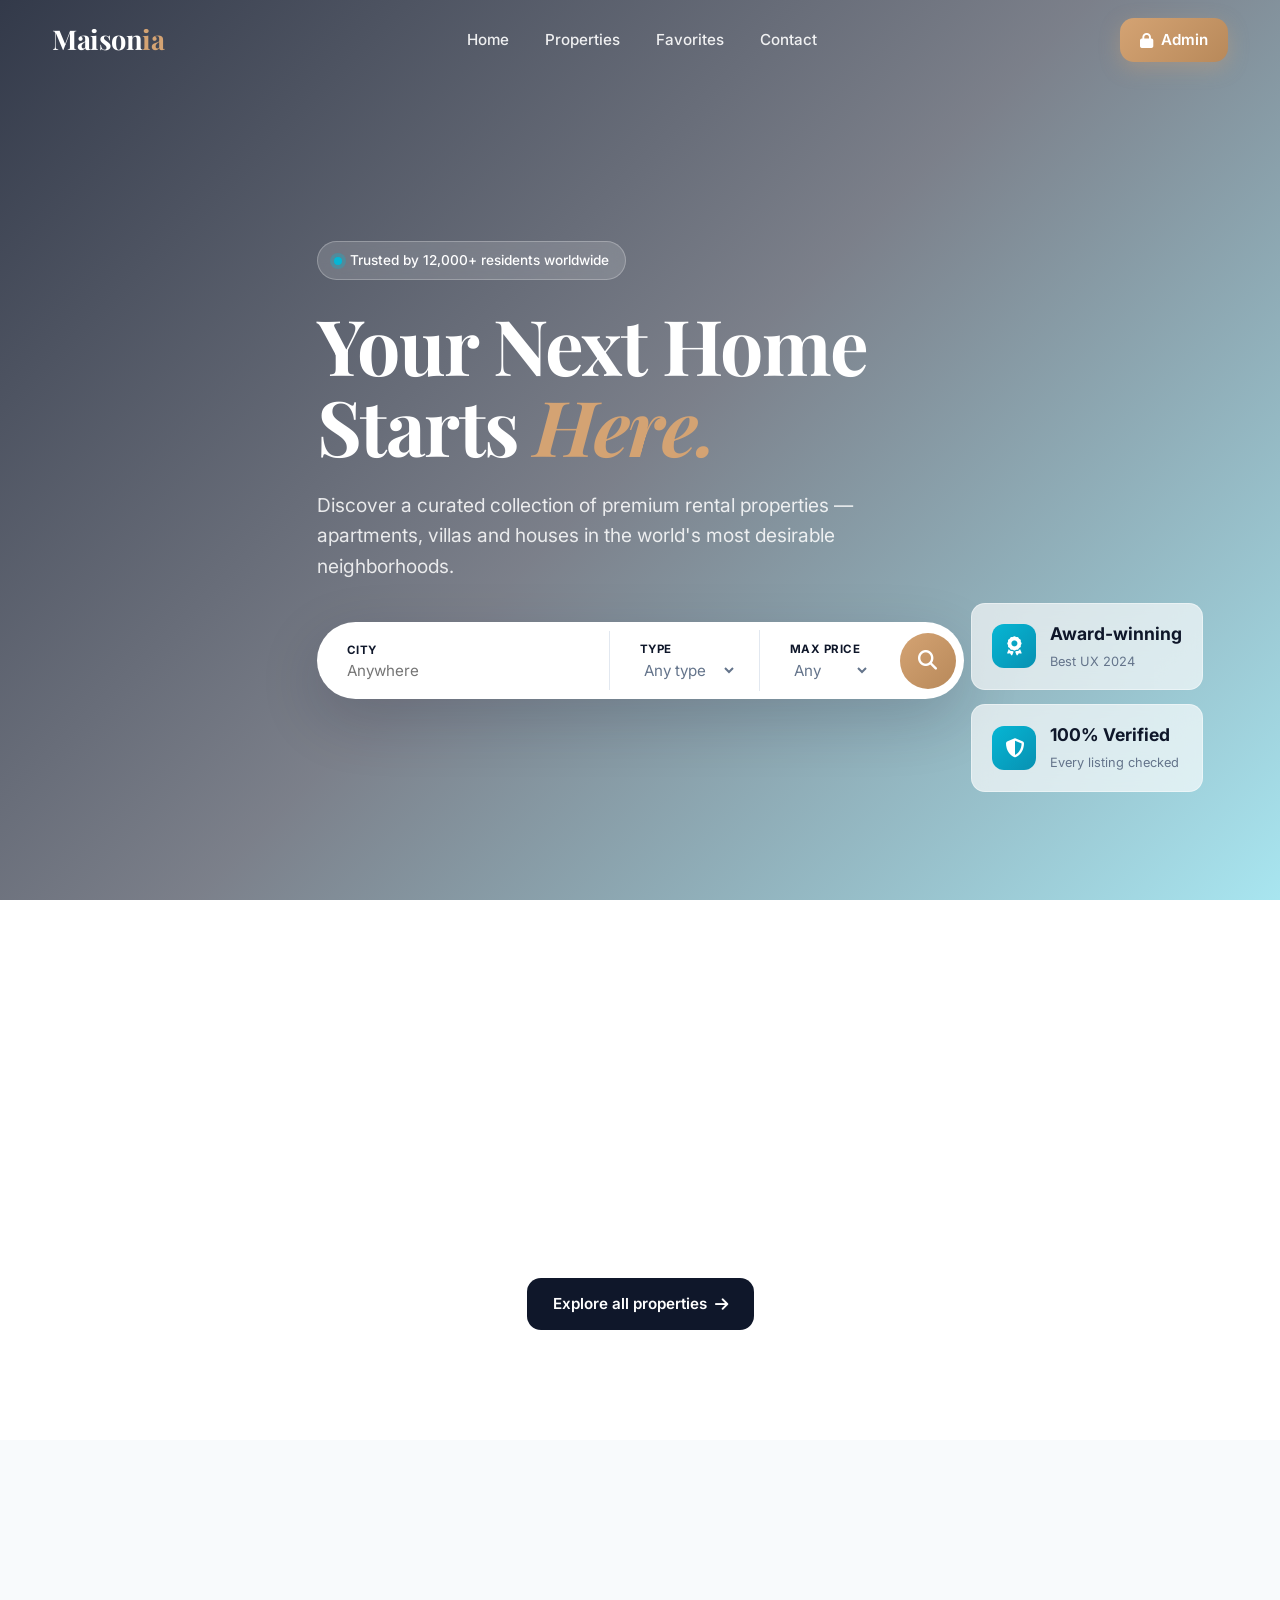
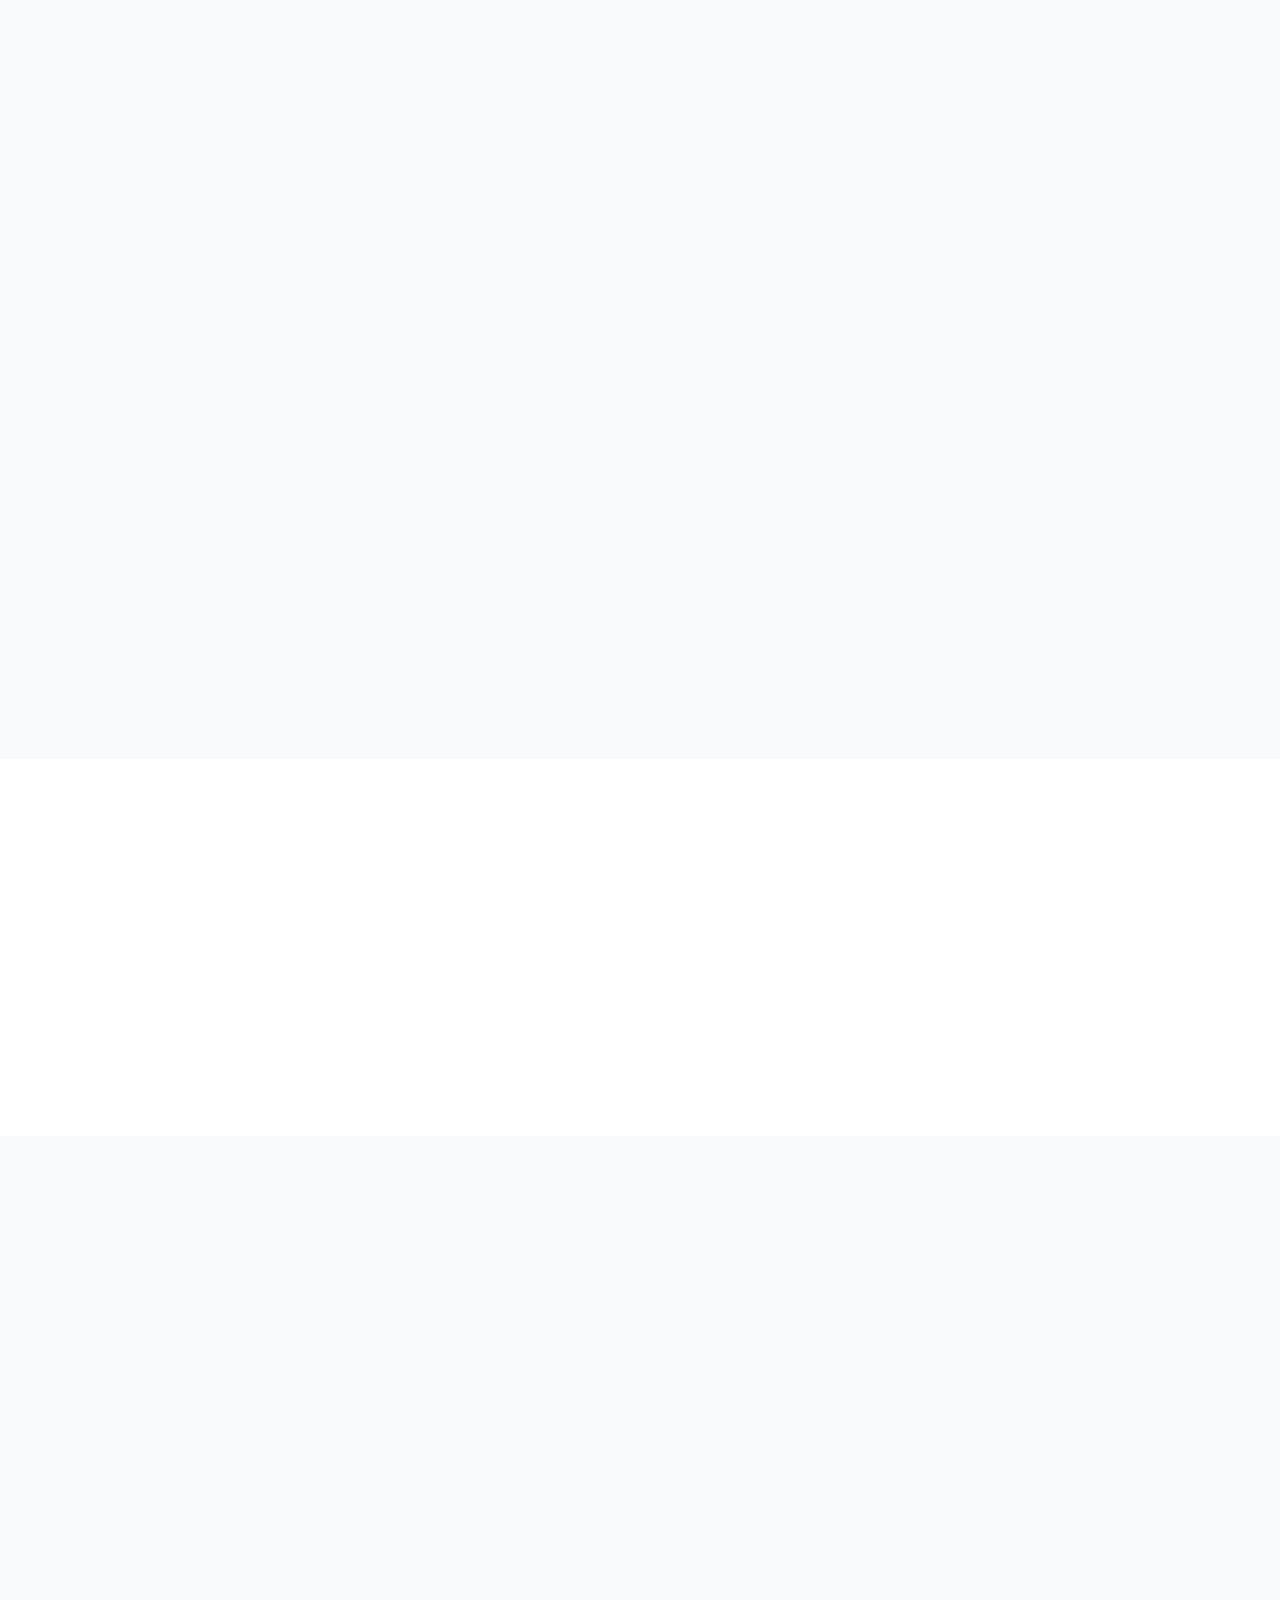
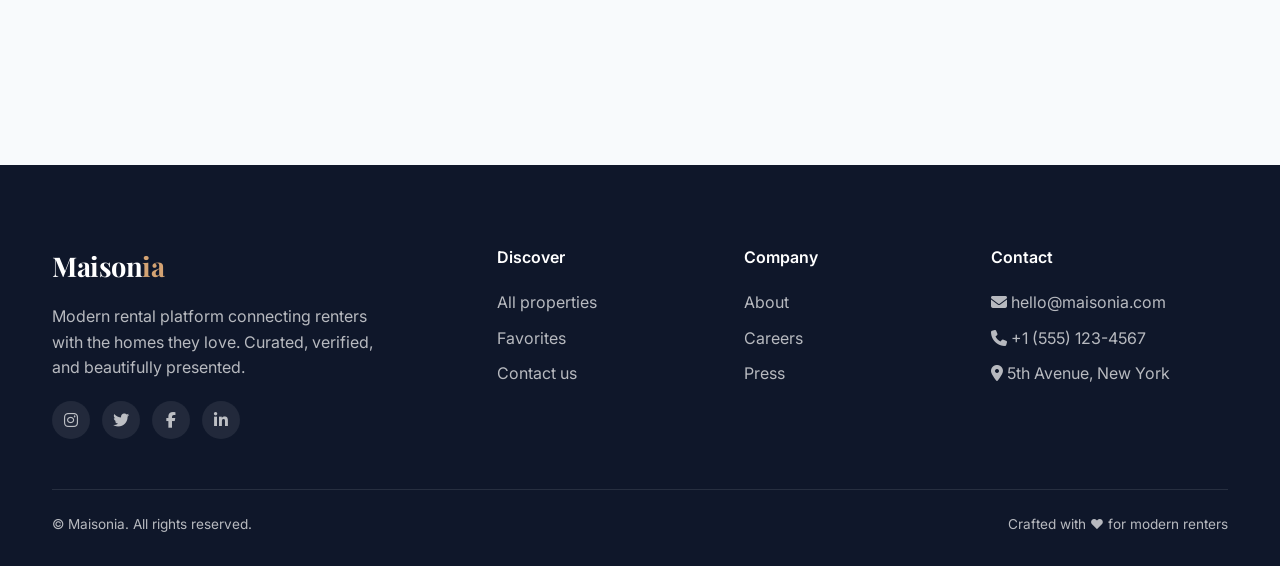
==== public/maisonia/index.html @ 48f5ea7a "Changes Co-authored-by: 2chilirayen-art <283815021+2chilirayen-art@users.noreply.github.com>" ====
<!DOCTYPE html>
<html lang="en">
<head>
  <meta charset="UTF-8" />
  <meta name="viewport" content="width=device-width, initial-scale=1.0" />
  <meta name="description" content="Maisonia — Premium real estate rental platform. Discover modern homes, apartments and luxury rentals across top cities." />
  <title>Maisonia — Your Next Home Starts Here</title>
  <link rel="icon" href="data:image/svg+xml,<svg xmlns=%22http://www.w3.org/2000/svg%22 viewBox=%220 0 100 100%22><text y=%22.9em%22 font-size=%2290%22>🏠</text></svg>">
  <link rel="stylesheet" href="css/variables.css" />
  <link rel="stylesheet" href="css/animations.css" />
  <link rel="stylesheet" href="css/style.css" />
  <link rel="stylesheet" href="css/responsive.css" />
  <link rel="stylesheet" href="https://cdnjs.cloudflare.com/ajax/libs/font-awesome/6.5.1/css/all.min.css" />
  <link rel="stylesheet" href="https://unpkg.com/swiper@11/swiper-bundle.min.css" />
  <script defer src="https://unpkg.com/swiper@11/swiper-bundle.min.js"></script>
</head>
<body>
  <!-- Navbar -->
  <header class="nav">
    <div class="container nav-inner">
      <a class="logo" href="index.html">Maison<span>ia</span></a>
      <nav>
        <ul class="nav-links">
          <li><a href="index.html">Home</a></li>
          <li><a href="properties.html">Properties</a></li>
          <li><a href="favorites.html">Favorites</a></li>
          <li><a href="contact.html">Contact</a></li>
        </ul>
      </nav>
      <a href="login.html" class="btn btn-primary" style="padding:10px 20px"><i class="fas fa-lock"></i> Admin</a>
      <button class="nav-toggle" aria-label="Menu"><i class="fas fa-bars"></i></button>
    </div>
  </header>

  <!-- Hero -->
  <section class="hero">
    <div class="container hero-content">
      <div class="eyebrow fade-up"><span class="dot"></span> Trusted by 12,000+ residents worldwide</div>
      <h1 class="fade-up delay-1">Your Next Home<br>Starts <span class="accent">Here.</span></h1>
      <p class="sub fade-up delay-2">Discover a curated collection of premium rental properties — apartments, villas and houses in the world's most desirable neighborhoods.</p>

      <form id="hero-search" class="search-bar fade-up delay-3" autocomplete="off">
        <div class="field">
          <label>City</label>
          <input name="city" placeholder="Anywhere" />
        </div>
        <div class="field">
          <label>Type</label>
          <select name="type">
            <option value="">Any type</option>
            <option>Apartment</option><option>Villa</option><option>House</option><option>Studio</option><option>Penthouse</option>
          </select>
        </div>
        <div class="field">
          <label>Max price</label>
          <select name="price">
            <option value="">Any</option>
            <option value="1000">$1,000</option>
            <option value="2500">$2,500</option>
            <option value="5000">$5,000</option>
            <option value="10000">$10,000</option>
          </select>
        </div>
        <button class="search-btn" type="submit" aria-label="Search"><i class="fas fa-search"></i></button>
      </form>
    </div>

    <div class="hero-float">
      <div class="float-card">
        <div class="icn"><i class="fas fa-award"></i></div>
        <div><strong>Award-winning</strong><span>Best UX 2024</span></div>
      </div>
      <div class="float-card">
        <div class="icn"><i class="fas fa-shield-alt"></i></div>
        <div><strong>100% Verified</strong><span>Every listing checked</span></div>
      </div>
    </div>
  </section>

  <!-- Featured properties -->
  <section class="section">
    <div class="container">
      <div class="section-head reveal">
        <div class="section-eyebrow">Curated for you</div>
        <h2 class="section-title">Featured properties</h2>
        <p class="section-sub">Hand-picked homes from our newest listings — updated live from our database.</p>
      </div>
      <div class="grid-3" id="featured-grid"></div>
      <div style="text-align:center;margin-top:50px">
        <a href="properties.html" class="btn btn-dark">Explore all properties <i class="fas fa-arrow-right"></i></a>
      </div>
    </div>
  </section>

  <!-- Map -->
  <section class="section alt">
    <div class="container">
      <div class="section-head reveal">
        <div class="section-eyebrow">Find your neighborhood</div>
        <h2 class="section-title">Explore on the map</h2>
        <p class="section-sub">Browse properties by location with our interactive map.</p>
      </div>
      <div id="map" class="reveal"></div>
    </div>
  </section>

  <!-- Stats -->
  <section class="section">
    <div class="container">
      <div class="stats-grid">
        <div class="stat reveal"><div class="num" data-counter="2480">0</div><div class="label">Premium homes</div></div>
        <div class="stat reveal"><div class="num" data-counter="58">0</div><div class="label">Cities covered</div></div>
        <div class="stat reveal"><div class="num" data-counter="12500">0</div><div class="label">Happy clients</div></div>
        <div class="stat reveal"><div class="num" data-counter="4980">0</div><div class="label">5-star reviews</div></div>
      </div>
    </div>
  </section>

  <!-- Testimonials -->
  <section class="section alt">
    <div class="container">
      <div class="section-head reveal">
        <div class="section-eyebrow">What our clients say</div>
        <h2 class="section-title">Loved by thousands</h2>
      </div>
      <div class="grid-3">
        <div class="testimonial reveal">
          <p class="quote">"Maisonia made finding our dream apartment effortless. The interface is gorgeous and the listings are top-tier."</p>
          <div class="who"><img src="https://i.pravatar.cc/100?img=47" alt=""><div><strong>Sofia Laurent</strong><span>Resident, Paris</span></div></div>
        </div>
        <div class="testimonial reveal">
          <p class="quote">"Best real-estate platform I've used. Clear photos, accurate info and real-time updates. A breath of fresh air."</p>
          <div class="who"><img src="https://i.pravatar.cc/100?img=12" alt=""><div><strong>Marcus Reid</strong><span>Resident, New York</span></div></div>
        </div>
        <div class="testimonial reveal">
          <p class="quote">"From browsing to moving in — everything was smooth. The map view alone is worth coming back for."</p>
          <div class="who"><img src="https://i.pravatar.cc/100?img=32" alt=""><div><strong>Amélie Khan</strong><span>Resident, London</span></div></div>
        </div>
      </div>
    </div>
  </section>

  <!-- Footer -->
  <footer class="footer">
    <div class="container">
      <div class="footer-grid">
        <div>
          <div class="logo">Maison<span>ia</span></div>
          <p style="max-width:340px">Modern rental platform connecting renters with the homes they love. Curated, verified, and beautifully presented.</p>
          <div class="socials" style="margin-top:20px">
            <a href="#"><i class="fab fa-instagram"></i></a>
            <a href="#"><i class="fab fa-twitter"></i></a>
            <a href="#"><i class="fab fa-facebook-f"></i></a>
            <a href="#"><i class="fab fa-linkedin-in"></i></a>
          </div>
        </div>
        <div>
          <h4>Discover</h4>
          <ul>
            <li><a href="properties.html">All properties</a></li>
            <li><a href="favorites.html">Favorites</a></li>
            <li><a href="contact.html">Contact us</a></li>
          </ul>
        </div>
        <div>
          <h4>Company</h4>
          <ul>
            <li><a href="#">About</a></li>
            <li><a href="#">Careers</a></li>
            <li><a href="#">Press</a></li>
          </ul>
        </div>
        <div>
          <h4>Contact</h4>
          <ul>
            <li><i class="fas fa-envelope"></i> hello@maisonia.com</li>
            <li><i class="fas fa-phone"></i> +1 (555) 123-4567</li>
            <li><i class="fas fa-map-marker-alt"></i> 5th Avenue, New York</li>
          </ul>
        </div>
      </div>
      <div class="footer-bottom">
        <span>© <span id="year"></span> Maisonia. All rights reserved.</span>
        <span>Crafted with ♥ for modern renters</span>
      </div>
    </div>
  </footer>

  <script type="module" src="js/app.js"></script>
</body>
</html>
---- public/maisonia/css/variables.css ----
/* Maisonia Design Tokens */
:root {
  /* Colors */
  --navy: #0F172A;
  --navy-2: #1E293B;
  --white: #FFFFFF;
  --light: #F8FAFC;
  --gray: #E2E8F0;
  --gray-2: #94A3B8;
  --gray-3: #64748B;
  --gold: #D4A373;
  --gold-2: #b8895a;
  --turquoise: #06B6D4;
  --turquoise-2: #0891B2;
  --danger: #EF4444;
  --success: #10B981;

  /* Typography */
  --font-display: 'Playfair Display', Georgia, serif;
  --font-body: 'Inter', system-ui, -apple-system, sans-serif;

  /* Spacing & layout */
  --container: 1240px;
  --radius-sm: 8px;
  --radius: 14px;
  --radius-lg: 22px;

  /* Shadows */
  --shadow-sm: 0 2px 8px rgba(15, 23, 42, 0.06);
  --shadow: 0 10px 30px rgba(15, 23, 42, 0.10);
  --shadow-lg: 0 20px 60px rgba(15, 23, 42, 0.18);

  /* Glass */
  --glass-bg: rgba(255, 255, 255, 0.65);
  --glass-border: rgba(255, 255, 255, 0.4);

  /* Transitions */
  --t-fast: 160ms ease;
  --t: 280ms cubic-bezier(.2,.7,.3,1);
  --t-slow: 600ms cubic-bezier(.2,.7,.3,1);
}
---- public/maisonia/css/animations.css ----
/* Animations */
@keyframes fadeUp {
  from { opacity: 0; transform: translateY(24px); }
  to { opacity: 1; transform: translateY(0); }
}
@keyframes fadeIn { from { opacity: 0; } to { opacity: 1; } }
@keyframes scaleIn { from { opacity: 0; transform: scale(.96); } to { opacity: 1; transform: scale(1); } }
@keyframes slideDown { from { opacity: 0; transform: translateY(-12px); } to { opacity: 1; transform: translateY(0); } }
@keyframes shimmer {
  0% { background-position: -400px 0; }
  100% { background-position: 400px 0; }
}
@keyframes float {
  0%,100% { transform: translateY(0); }
  50% { transform: translateY(-8px); }
}
@keyframes spin { to { transform: rotate(360deg); } }

.fade-up { animation: fadeUp .7s var(--t-slow) both; }
.fade-in { animation: fadeIn .6s ease both; }
.scale-in { animation: scaleIn .5s var(--t) both; }
.slide-down { animation: slideDown .4s var(--t) both; }
.delay-1 { animation-delay: .1s; }
.delay-2 { animation-delay: .2s; }
.delay-3 { animation-delay: .35s; }
.delay-4 { animation-delay: .5s; }

.reveal { opacity: 0; transform: translateY(28px); transition: opacity .8s ease, transform .8s cubic-bezier(.2,.7,.3,1); }
.reveal.visible { opacity: 1; transform: translateY(0); }

.skeleton {
  background: linear-gradient(90deg, #eef2f7 0%, #f7fafc 40%, #eef2f7 80%);
  background-size: 800px 100%;
  animation: shimmer 1.4s linear infinite;
  border-radius: var(--radius);
}

.spinner {
  width: 38px; height: 38px;
  border: 3px solid var(--gray);
  border-top-color: var(--turquoise);
  border-radius: 50%;
  animation: spin .8s linear infinite;
}
---- public/maisonia/css/style.css ----
/* ===== Maisonia — Main Stylesheet ===== */
@import url('https://fonts.googleapis.com/css2?family=Inter:wght@300;400;500;600;700;800&family=Playfair+Display:wght@500;600;700;800&display=swap');

* { margin: 0; padding: 0; box-sizing: border-box; }
html { scroll-behavior: smooth; }
body {
  font-family: var(--font-body);
  color: var(--navy);
  background: var(--white);
  line-height: 1.6;
  -webkit-font-smoothing: antialiased;
  overflow-x: hidden;
}
img { max-width: 100%; display: block; }
a { color: inherit; text-decoration: none; transition: color var(--t-fast); }
button { font-family: inherit; cursor: pointer; border: none; background: none; }
input, select, textarea { font-family: inherit; font-size: 1rem; outline: none; }

.container { max-width: var(--container); margin: 0 auto; padding: 0 32px; }

/* ===== Buttons ===== */
.btn {
  display: inline-flex; align-items: center; justify-content: center; gap: 8px;
  padding: 14px 26px;
  border-radius: var(--radius);
  font-weight: 600; font-size: .95rem;
  transition: all var(--t);
  white-space: nowrap;
  cursor: pointer;
}
.btn-primary {
  background: linear-gradient(135deg, var(--gold), var(--gold-2));
  color: var(--white);
  box-shadow: 0 6px 20px rgba(212,163,115,.35);
}
.btn-primary:hover { transform: translateY(-2px); box-shadow: 0 10px 28px rgba(212,163,115,.5); }
.btn-dark { background: var(--navy); color: var(--white); }
.btn-dark:hover { background: var(--navy-2); transform: translateY(-2px); }
.btn-outline { background: transparent; color: var(--navy); border: 1.5px solid var(--navy); }
.btn-outline:hover { background: var(--navy); color: var(--white); }
.btn-ghost { background: transparent; color: var(--navy); }
.btn-ghost:hover { color: var(--gold); }
.btn-danger { background: var(--danger); color: white; }

/* ===== Navbar ===== */
.nav {
  position: fixed; top: 0; left: 0; right: 0; z-index: 50;
  padding: 18px 0;
  transition: all var(--t);
}
.nav.scrolled {
  background: rgba(255,255,255,.85);
  backdrop-filter: blur(18px) saturate(160%);
  -webkit-backdrop-filter: blur(18px) saturate(160%);
  box-shadow: 0 4px 24px rgba(15,23,42,.08);
  padding: 12px 0;
}
.nav-inner { display: flex; align-items: center; justify-content: space-between; gap: 24px; }
.logo {
  font-family: var(--font-display);
  font-size: 1.7rem; font-weight: 700;
  color: var(--white);
  letter-spacing: -.5px;
  transition: color var(--t);
}
.logo span { color: var(--gold); }
.nav.scrolled .logo { color: var(--navy); }
.nav-links { display: flex; align-items: center; gap: 36px; list-style: none; }
.nav-links a {
  color: rgba(255,255,255,.9);
  font-weight: 500; font-size: .95rem;
  position: relative;
  padding: 6px 0;
}
.nav.scrolled .nav-links a { color: var(--navy); }
.nav-links a::after {
  content: '';
  position: absolute; bottom: 0; left: 0;
  height: 2px; width: 0;
  background: var(--gold);
  transition: width var(--t);
}
.nav-links a:hover::after, .nav-links a.active::after { width: 100%; }
.nav-links a:hover { color: var(--gold); }
.nav-toggle {
  display: none; width: 42px; height: 42px;
  align-items: center; justify-content: center;
  color: var(--white);
}
.nav.scrolled .nav-toggle { color: var(--navy); }

/* ===== Hero ===== */
.hero {
  position: relative;
  min-height: 100vh;
  display: flex; align-items: center;
  color: var(--white);
  overflow: hidden;
}
.hero::before {
  content: ''; position: absolute; inset: 0;
  background: url('https://images.unsplash.com/photo-1600585154340-be6161a56a0c?auto=format&fit=crop&w=2400&q=80') center/cover no-repeat;
  z-index: -2;
}
.hero::after {
  content: ''; position: absolute; inset: 0;
  background: linear-gradient(135deg, rgba(15,23,42,.85) 0%, rgba(15,23,42,.55) 50%, rgba(6,182,212,.35) 100%);
  z-index: -1;
}
.hero-content { max-width: 920px; padding: 120px 0 80px; }
.hero .eyebrow {
  display: inline-flex; align-items: center; gap: 8px;
  padding: 8px 16px;
  background: rgba(255,255,255,.15);
  border: 1px solid rgba(255,255,255,.25);
  backdrop-filter: blur(10px);
  border-radius: 100px;
  font-size: .85rem; font-weight: 500;
  margin-bottom: 24px;
}
.hero .eyebrow .dot {
  width: 8px; height: 8px; border-radius: 50%;
  background: var(--turquoise);
  box-shadow: 0 0 0 4px rgba(6,182,212,.3);
}
.hero h1 {
  font-family: var(--font-display);
  font-size: clamp(2.5rem, 6vw, 5rem);
  font-weight: 700; line-height: 1.05;
  letter-spacing: -1.5px;
  margin-bottom: 24px;
}
.hero h1 .accent { color: var(--gold); font-style: italic; }
.hero p.sub {
  font-size: 1.2rem;
  color: rgba(255,255,255,.85);
  max-width: 600px;
  margin-bottom: 40px;
}

/* Search bar */
.search-bar {
  display: flex; align-items: center; gap: 8px;
  background: var(--white);
  padding: 8px;
  border-radius: 100px;
  box-shadow: var(--shadow-lg);
  max-width: 760px;
}
.search-bar .field {
  flex: 1;
  display: flex; flex-direction: column;
  padding: 10px 22px;
  border-right: 1px solid var(--gray);
}
.search-bar .field:last-of-type { border-right: none; }
.search-bar .field label {
  font-size: .72rem; font-weight: 700;
  color: var(--navy); text-transform: uppercase; letter-spacing: .5px;
  margin-bottom: 2px;
}
.search-bar .field input, .search-bar .field select {
  border: none; background: transparent;
  color: var(--gray-3); font-size: .95rem;
  padding: 0;
}
.search-bar button.search-btn {
  width: 56px; height: 56px; min-width: 56px;
  border-radius: 50%;
  background: linear-gradient(135deg, var(--gold), var(--gold-2));
  color: var(--white);
  display: inline-flex; align-items: center; justify-content: center;
  font-size: 1.2rem;
  transition: transform var(--t);
}
.search-bar button.search-btn:hover { transform: scale(1.08) rotate(-5deg); }

/* Floating cards */
.hero-float {
  position: absolute; right: 6%; bottom: 12%;
  display: grid; gap: 14px;
  z-index: 2;
}
.float-card {
  background: var(--glass-bg);
  backdrop-filter: blur(20px);
  -webkit-backdrop-filter: blur(20px);
  border: 1px solid var(--glass-border);
  padding: 16px 20px;
  border-radius: var(--radius);
  color: var(--navy);
  display: flex; align-items: center; gap: 14px;
  min-width: 220px;
  animation: float 5s ease-in-out infinite;
}
.float-card:nth-child(2) { animation-delay: 1s; }
.float-card .icn {
  width: 44px; height: 44px; border-radius: 12px;
  display: inline-flex; align-items: center; justify-content: center;
  background: linear-gradient(135deg, var(--turquoise), var(--turquoise-2));
  color: white; font-size: 1.2rem;
}
.float-card strong { display: block; font-size: 1.1rem; }
.float-card span { font-size: .8rem; color: var(--gray-3); }
@media (max-width: 1024px) { .hero-float { display: none; } }

/* ===== Sections ===== */
.section { padding: 110px 0; }
.section.alt { background: var(--light); }
.section-head { text-align: center; max-width: 720px; margin: 0 auto 60px; }
.section-eyebrow {
  display: inline-block;
  font-size: .8rem; font-weight: 700;
  color: var(--gold);
  letter-spacing: 2px; text-transform: uppercase;
  margin-bottom: 14px;
}
h2.section-title {
  font-family: var(--font-display);
  font-size: clamp(2rem, 4vw, 3rem);
  font-weight: 700;
  letter-spacing: -1px;
  color: var(--navy);
  margin-bottom: 16px;
}
.section-sub { font-size: 1.05rem; color: var(--gray-3); }

.grid-3 { display: grid; grid-template-columns: repeat(3, 1fr); gap: 28px; }
.grid-4 { display: grid; grid-template-columns: repeat(4, 1fr); gap: 24px; }

/* ===== Property Card ===== */
.property-card {
  background: var(--white);
  border-radius: var(--radius-lg);
  overflow: hidden;
  box-shadow: var(--shadow-sm);
  transition: transform var(--t), box-shadow var(--t);
  display: flex; flex-direction: column;
  border: 1px solid var(--gray);
}
.property-card:hover { transform: translateY(-8px); box-shadow: var(--shadow-lg); }
.property-card .media {
  position: relative; aspect-ratio: 4/3; overflow: hidden;
}
.property-card .media .swiper, .property-card .media .swiper-wrapper { height: 100%; }
.property-card .media img {
  width: 100%; height: 100%; object-fit: cover;
  transition: transform var(--t-slow);
}
.property-card:hover .media img { transform: scale(1.07); }
.property-card .badge {
  position: absolute; top: 14px; left: 14px; z-index: 5;
  padding: 6px 12px;
  background: var(--navy);
  color: var(--white);
  font-size: .72rem; font-weight: 600;
  border-radius: 100px;
  text-transform: uppercase; letter-spacing: .5px;
}
.property-card .fav-btn {
  position: absolute; top: 14px; right: 14px; z-index: 5;
  width: 40px; height: 40px;
  background: rgba(255,255,255,.95);
  border-radius: 50%;
  display: inline-flex; align-items: center; justify-content: center;
  font-size: 1rem; color: var(--navy);
  box-shadow: var(--shadow-sm);
  transition: all var(--t);
}
.property-card .fav-btn:hover, .property-card .fav-btn.active { color: var(--danger); transform: scale(1.1); }
.property-card .info { padding: 22px; display: flex; flex-direction: column; gap: 10px; flex: 1; }
.property-card .price {
  font-family: var(--font-display);
  font-size: 1.6rem; font-weight: 700;
  color: var(--navy);
}
.property-card .price span { font-size: .85rem; font-weight: 500; color: var(--gray-3); font-family: var(--font-body); }
.property-card h3 {
  font-size: 1.15rem; font-weight: 600;
  color: var(--navy);
  line-height: 1.3;
}
.property-card .addr {
  display: flex; align-items: center; gap: 6px;
  color: var(--gray-3); font-size: .9rem;
}
.property-card .specs {
  display: flex; gap: 18px;
  padding-top: 14px; margin-top: auto;
  border-top: 1px solid var(--gray);
  color: var(--gray-3); font-size: .88rem;
}
.property-card .specs span { display: inline-flex; align-items: center; gap: 6px; }
.property-card .rating {
  display: inline-flex; align-items: center; gap: 4px;
  color: var(--gold); font-size: .85rem;
}

/* Stats */
.stats-grid {
  display: grid; grid-template-columns: repeat(4, 1fr); gap: 30px;
}
.stat {
  text-align: center; padding: 30px 20px;
}
.stat .num {
  font-family: var(--font-display);
  font-size: clamp(2.5rem, 5vw, 4rem);
  font-weight: 700;
  background: linear-gradient(135deg, var(--gold), var(--turquoise));
  -webkit-background-clip: text;
  background-clip: text;
  color: transparent;
  line-height: 1;
}
.stat .label {
  font-size: .9rem; font-weight: 500;
  color: var(--gray-3);
  letter-spacing: 1px; text-transform: uppercase;
  margin-top: 10px;
}

/* Map */
#map, #details-map, #picker-map {
  width: 100%; height: 480px;
  border-radius: var(--radius-lg);
  box-shadow: var(--shadow);
  z-index: 1;
}

/* Testimonials */
.testimonial {
  background: var(--white);
  padding: 36px;
  border-radius: var(--radius-lg);
  box-shadow: var(--shadow-sm);
  border: 1px solid var(--gray);
}
.testimonial .quote {
  font-family: var(--font-display);
  font-size: 1.1rem; font-style: italic;
  color: var(--navy);
  line-height: 1.6;
  margin-bottom: 24px;
}
.testimonial .who { display: flex; align-items: center; gap: 14px; }
.testimonial .who img { width: 50px; height: 50px; border-radius: 50%; object-fit: cover; }
.testimonial .who strong { display: block; }
.testimonial .who span { font-size: .85rem; color: var(--gray-3); }

/* Footer */
.footer {
  background: var(--navy);
  color: rgba(255,255,255,.7);
  padding: 80px 0 30px;
}
.footer-grid {
  display: grid; grid-template-columns: 2fr 1fr 1fr 1.2fr; gap: 50px;
  margin-bottom: 50px;
}
.footer .logo { color: var(--white); margin-bottom: 16px; }
.footer h4 { color: var(--white); font-size: 1rem; margin-bottom: 20px; font-weight: 600; }
.footer ul { list-style: none; display: flex; flex-direction: column; gap: 10px; }
.footer a:hover { color: var(--gold); }
.footer-bottom {
  border-top: 1px solid rgba(255,255,255,.1);
  padding-top: 24px;
  display: flex; justify-content: space-between; align-items: center;
  flex-wrap: wrap; gap: 16px;
  font-size: .85rem;
}
.socials { display: flex; gap: 12px; }
.socials a {
  width: 38px; height: 38px;
  border-radius: 50%;
  background: rgba(255,255,255,.08);
  display: inline-flex; align-items: center; justify-content: center;
  transition: all var(--t);
}
.socials a:hover { background: var(--gold); color: var(--white); transform: translateY(-3px); }

/* ===== Page header (interior pages) ===== */
.page-head {
  background: linear-gradient(135deg, var(--navy) 0%, var(--navy-2) 100%);
  color: var(--white);
  padding: 160px 0 80px;
  position: relative;
  overflow: hidden;
}
.page-head::before {
  content: '';
  position: absolute; inset: 0;
  background: radial-gradient(circle at 80% 50%, rgba(6,182,212,.25), transparent 50%);
}
.page-head .container { position: relative; }
.page-head h1 {
  font-family: var(--font-display);
  font-size: clamp(2.4rem, 5vw, 3.6rem);
  font-weight: 700; letter-spacing: -1px;
  margin-bottom: 14px;
}
.page-head p { color: rgba(255,255,255,.75); max-width: 600px; font-size: 1.05rem; }

/* Filters */
.filters {
  display: flex; gap: 12px; flex-wrap: wrap;
  background: var(--white);
  padding: 18px;
  border-radius: var(--radius-lg);
  box-shadow: var(--shadow);
  margin-top: -50px;
  position: relative; z-index: 5;
  margin-bottom: 50px;
}
.filters input, .filters select {
  flex: 1; min-width: 160px;
  padding: 14px 18px;
  border: 1.5px solid var(--gray);
  border-radius: var(--radius);
  background: var(--light);
  color: var(--navy);
  transition: border-color var(--t);
}
.filters input:focus, .filters select:focus { border-color: var(--turquoise); }

/* Empty state */
.empty {
  text-align: center; padding: 80px 20px;
  color: var(--gray-3);
}
.empty .icn { font-size: 4rem; margin-bottom: 16px; }
.empty h3 { color: var(--navy); margin-bottom: 8px; }

/* Pagination */
.pagination {
  display: flex; justify-content: center; gap: 8px;
  margin-top: 50px;
}
.pagination button {
  min-width: 42px; height: 42px;
  border-radius: 12px;
  background: var(--white);
  border: 1.5px solid var(--gray);
  color: var(--navy);
  font-weight: 600;
  transition: all var(--t);
}
.pagination button:hover:not(:disabled), .pagination button.active {
  background: var(--navy); color: var(--white); border-color: var(--navy);
}
.pagination button:disabled { opacity: .4; cursor: not-allowed; }

/* Forms */
.form-card {
  background: var(--white);
  padding: 40px;
  border-radius: var(--radius-lg);
  box-shadow: var(--shadow);
}
.form-grid {
  display: grid; grid-template-columns: repeat(2, 1fr); gap: 20px;
}
.form-group { display: flex; flex-direction: column; gap: 8px; }
.form-group.full { grid-column: 1 / -1; }
.form-group label {
  font-size: .85rem; font-weight: 600;
  color: var(--navy);
}
.form-group input, .form-group select, .form-group textarea {
  padding: 14px 16px;
  border: 1.5px solid var(--gray);
  border-radius: var(--radius);
  background: var(--light);
  color: var(--navy);
  transition: border-color var(--t);
}
.form-group input:focus, .form-group select:focus, .form-group textarea:focus {
  border-color: var(--turquoise);
  background: var(--white);
}
.form-group textarea { resize: vertical; min-height: 120px; }
@media (max-width: 720px) { .form-grid { grid-template-columns: 1fr; } }

/* Login */
.auth-wrap {
  min-height: 100vh;
  display: grid; grid-template-columns: 1fr 1fr;
  background: var(--navy);
}
.auth-wrap .image-side {
  background: url('https://images.unsplash.com/photo-1564013799919-ab600027ffc6?auto=format&fit=crop&w=1600&q=80') center/cover;
  position: relative;
}
.auth-wrap .image-side::before {
  content: ''; position: absolute; inset: 0;
  background: linear-gradient(135deg, rgba(15,23,42,.7), rgba(6,182,212,.4));
}
.auth-wrap .image-side .ovr {
  position: absolute; bottom: 50px; left: 50px; right: 50px;
  color: var(--white);
}
.auth-wrap .image-side h2 {
  font-family: var(--font-display); font-size: 2.4rem; font-weight: 700;
  margin-bottom: 12px;
}
.auth-wrap .form-side {
  display: flex; align-items: center; justify-content: center;
  padding: 40px;
  background: var(--white);
}
.auth-card { width: 100%; max-width: 420px; }
.auth-card .logo { color: var(--navy); margin-bottom: 30px; }
.auth-card h1 { font-family: var(--font-display); font-size: 2rem; margin-bottom: 8px; }
.auth-card p.sub { color: var(--gray-3); margin-bottom: 32px; }
.auth-card .form-group { margin-bottom: 18px; }
.auth-card .btn { width: 100%; }
.auth-error {
  background: #FEE2E2; color: #991B1B;
  padding: 12px 16px; border-radius: var(--radius);
  font-size: .9rem; margin-bottom: 16px;
  display: none;
}
.auth-error.show { display: block; animation: slideDown .3s ease; }
@media (max-width: 900px) {
  .auth-wrap { grid-template-columns: 1fr; }
  .auth-wrap .image-side { display: none; }
}

/* Property details */
.details-grid {
  display: grid; grid-template-columns: 2fr 1fr; gap: 40px;
  margin-top: 40px;
}
.gallery { border-radius: var(--radius-lg); overflow: hidden; box-shadow: var(--shadow); }
.gallery .swiper { width: 100%; height: 520px; }
.gallery img { width: 100%; height: 100%; object-fit: cover; }
.gallery-thumbs { margin-top: 12px; }
.gallery-thumbs .swiper-slide { opacity: .5; cursor: pointer; border-radius: 10px; overflow: hidden; }
.gallery-thumbs .swiper-slide-thumb-active { opacity: 1; }
.gallery-thumbs img { height: 100px; }

.details-info h1 {
  font-family: var(--font-display); font-size: 2.4rem;
  margin-bottom: 12px; letter-spacing: -1px;
}
.details-info .meta { display: flex; gap: 24px; flex-wrap: wrap; color: var(--gray-3); margin-bottom: 24px; }
.details-info .meta span { display: inline-flex; align-items: center; gap: 6px; }
.specs-box {
  display: grid; grid-template-columns: repeat(4, 1fr); gap: 20px;
  padding: 24px; background: var(--light);
  border-radius: var(--radius-lg); margin-bottom: 30px;
}
.spec-item { text-align: center; }
.spec-item .ic { font-size: 1.6rem; color: var(--turquoise); margin-bottom: 8px; }
.spec-item strong { display: block; font-size: 1.3rem; }
.spec-item span { font-size: .8rem; color: var(--gray-3); text-transform: uppercase; letter-spacing: 1px; }
.amenities { display: flex; flex-wrap: wrap; gap: 10px; margin-top: 20px; }
.amenity-chip {
  padding: 8px 16px;
  background: var(--light);
  border: 1px solid var(--gray);
  border-radius: 100px;
  font-size: .85rem; color: var(--navy);
}

.side-card {
  background: var(--white);
  padding: 30px;
  border-radius: var(--radius-lg);
  box-shadow: var(--shadow);
  position: sticky; top: 100px;
}
.side-card .price-big {
  font-family: var(--font-display); font-size: 2.4rem; font-weight: 700;
  color: var(--navy); margin-bottom: 24px;
}
.side-card .price-big span { font-size: 1rem; color: var(--gray-3); font-weight: 400; font-family: var(--font-body); }

/* Toast */
.toast-wrap {
  position: fixed; top: 100px; right: 24px; z-index: 200;
  display: flex; flex-direction: column; gap: 10px;
}
.toast {
  background: var(--navy); color: var(--white);
  padding: 14px 20px; border-radius: var(--radius);
  box-shadow: var(--shadow-lg);
  animation: slideDown .3s ease;
  min-width: 240px;
  display: flex; align-items: center; gap: 10px;
  font-size: .92rem;
}
.toast.success { background: var(--success); }
.toast.error { background: var(--danger); }
---- public/maisonia/css/responsive.css ----
/* Responsive */
@media (max-width: 1024px) {
  .container { padding: 0 24px; }
  .grid-3 { grid-template-columns: repeat(2, 1fr); }
  .hero h1 { font-size: 3rem !important; }
  .stats-grid { grid-template-columns: repeat(2, 1fr); }
  .footer-grid { grid-template-columns: repeat(2, 1fr); }
  .admin-layout { grid-template-columns: 1fr !important; }
  .admin-sidebar { position: fixed; left: -280px; transition: left .3s; z-index: 100; }
  .admin-sidebar.open { left: 0; }
  .admin-toggle { display: inline-flex !important; }
}

@media (max-width: 720px) {
  .nav-links { display: none; }
  .nav-toggle { display: inline-flex !important; }
  .nav.open .nav-links {
    display: flex; flex-direction: column; gap: 14px;
    position: absolute; top: 100%; left: 0; right: 0;
    background: var(--white); padding: 24px; box-shadow: var(--shadow);
  }
  .hero { min-height: 88vh; }
  .hero h1 { font-size: 2.2rem !important; line-height: 1.15; }
  .hero p.sub { font-size: 1rem; }
  .search-bar { flex-direction: column; padding: 14px; gap: 10px; border-radius: var(--radius); }
  .search-bar input, .search-bar select { width: 100%; }
  .grid-3, .grid-4 { grid-template-columns: 1fr; }
  .stats-grid { grid-template-columns: repeat(2, 1fr); gap: 16px; }
  .section { padding: 64px 0; }
  h2.section-title { font-size: 2rem; }
  .footer-grid { grid-template-columns: 1fr; gap: 30px; }
  .details-grid { grid-template-columns: 1fr !important; }
  .filters { flex-direction: column; }
  .filters > * { width: 100%; }
}

@media (max-width: 480px) {
  .container { padding: 0 16px; }
  .btn { padding: 12px 18px; font-size: .92rem; }
  .property-card .info { padding: 16px; }
  .stats-grid { grid-template-columns: 1fr; }
}
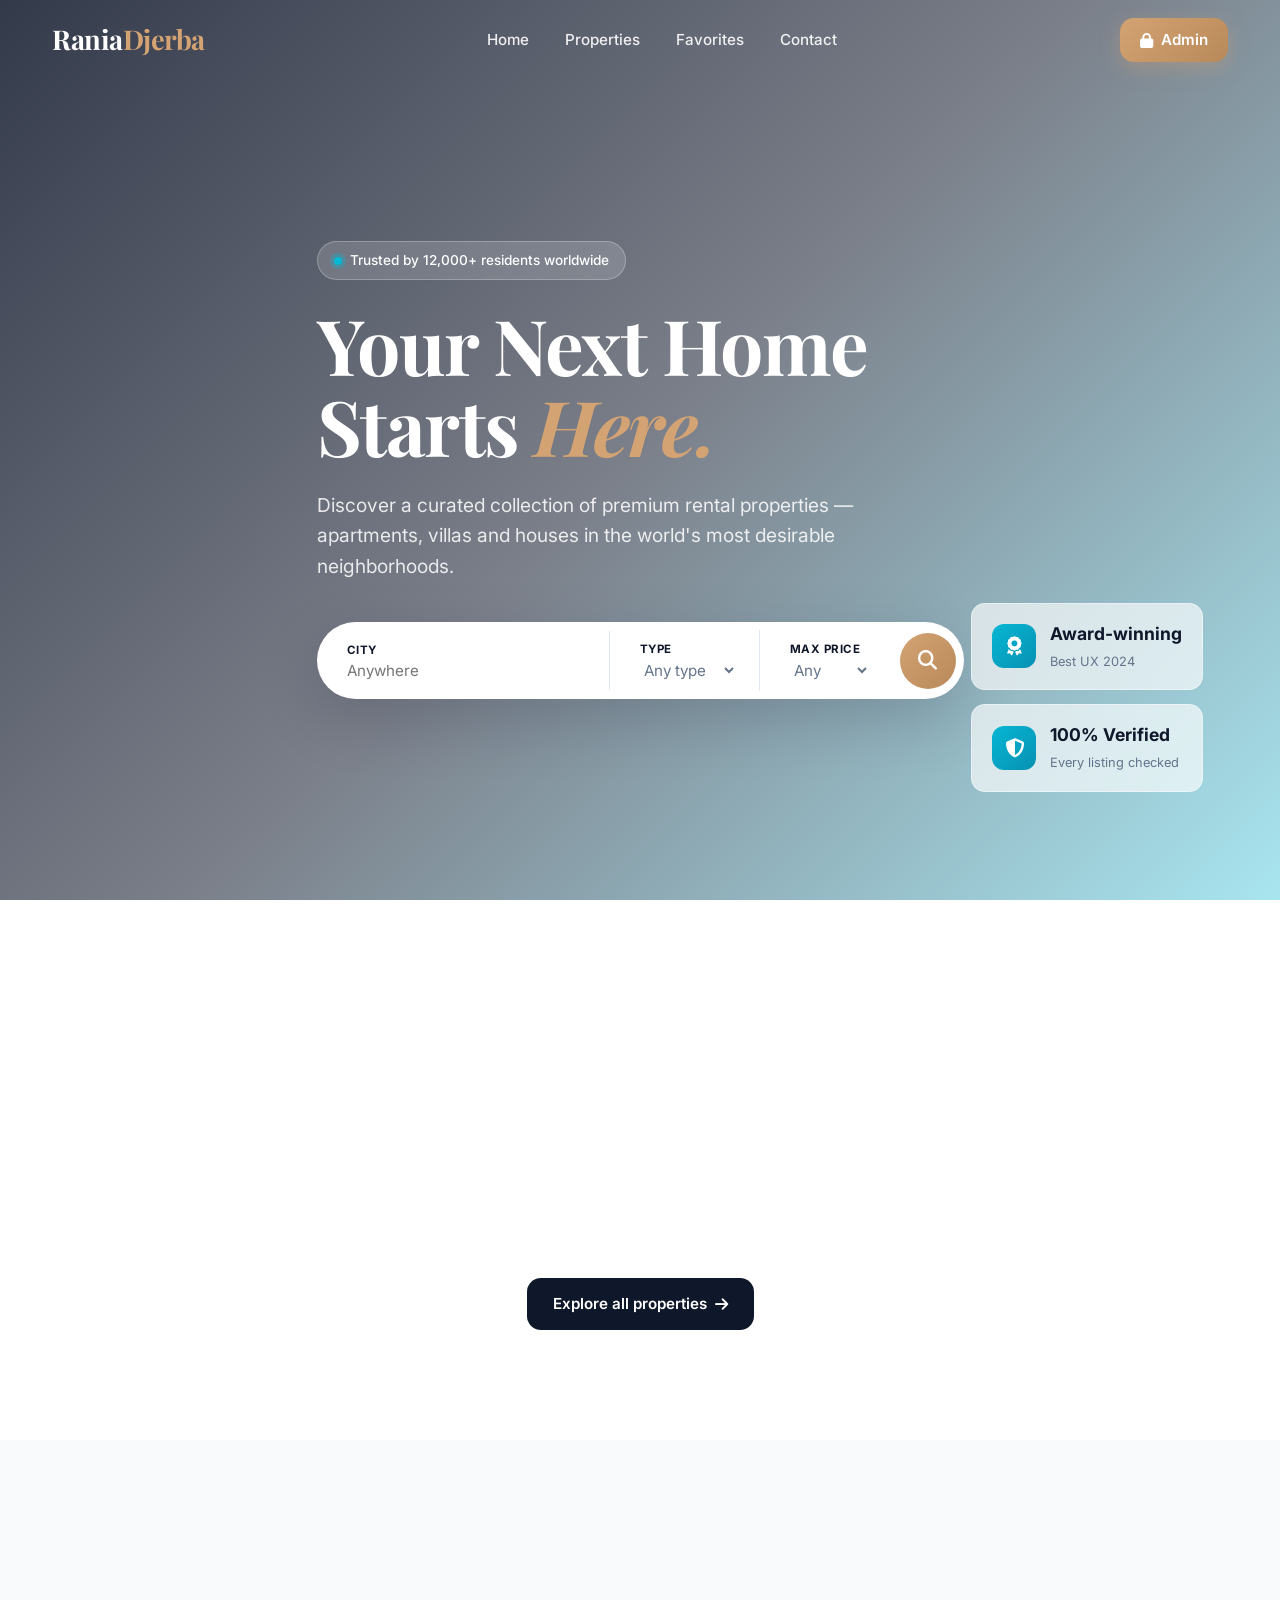
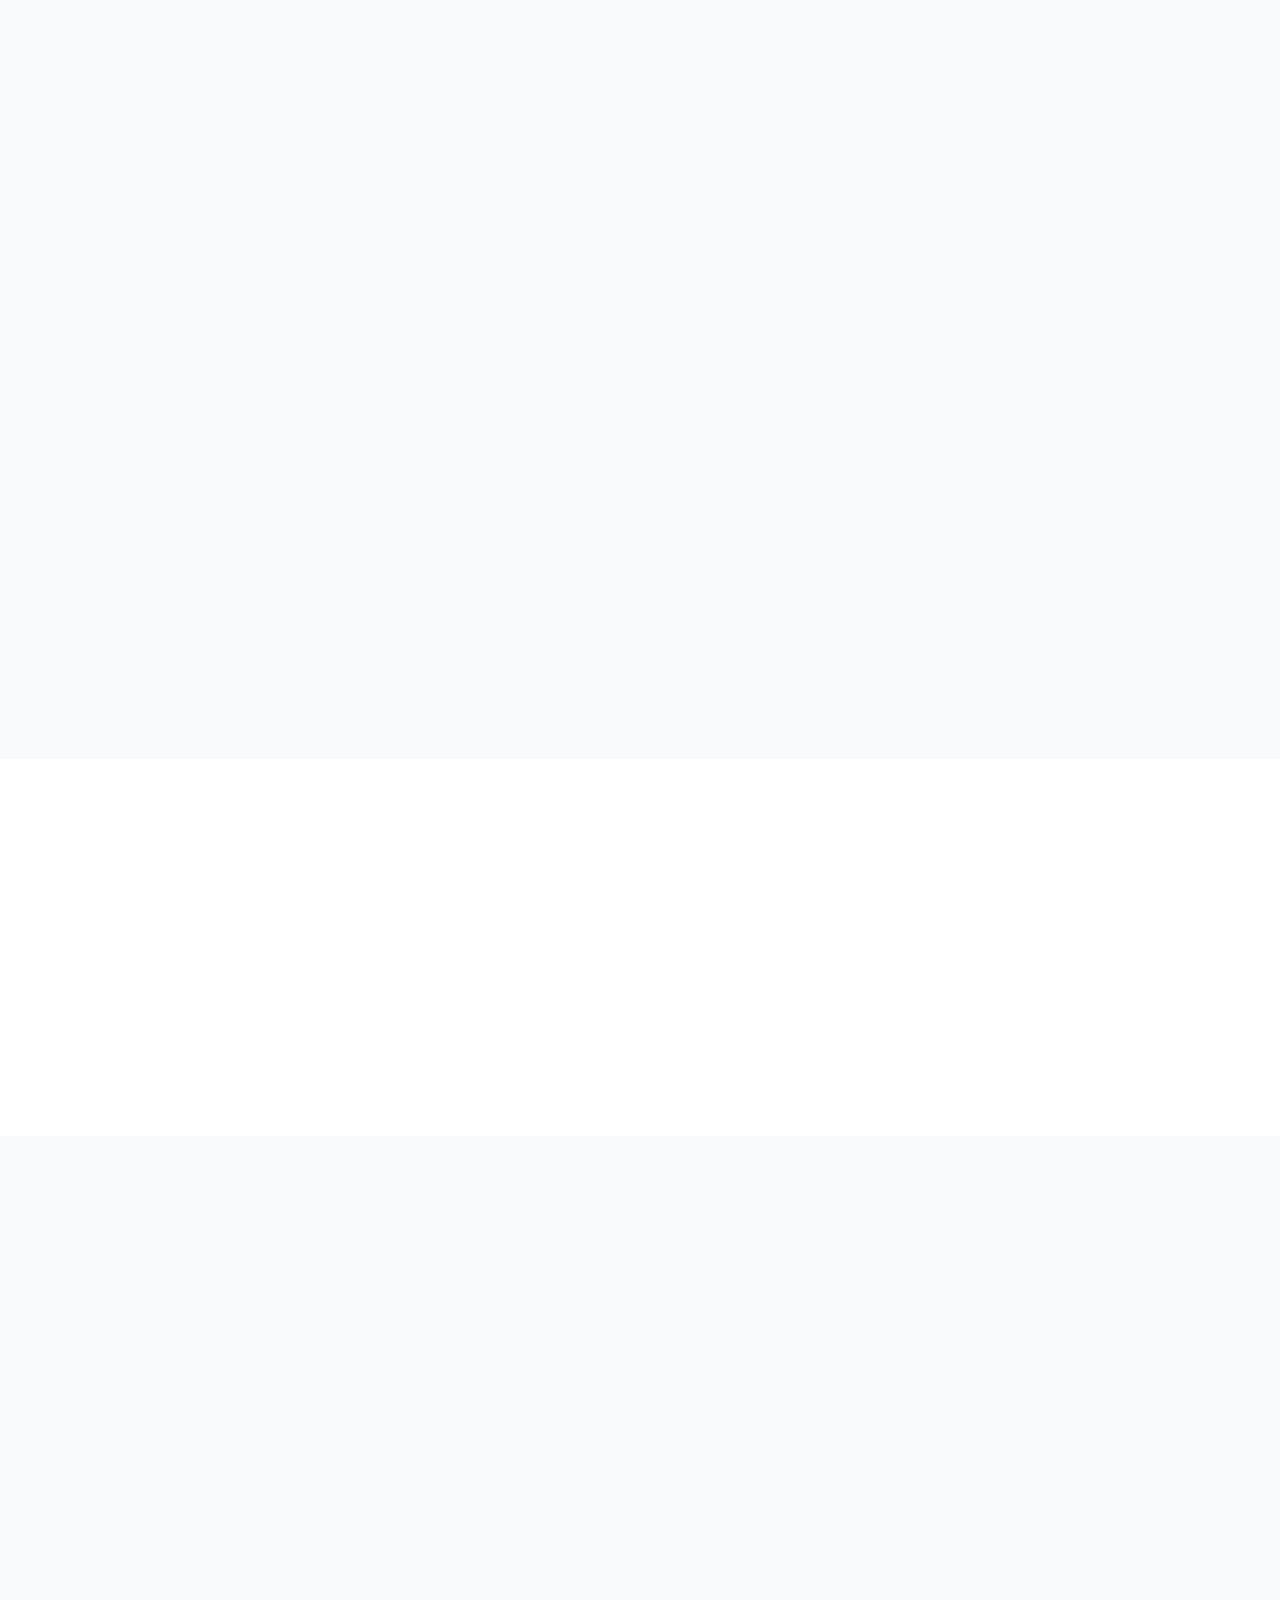
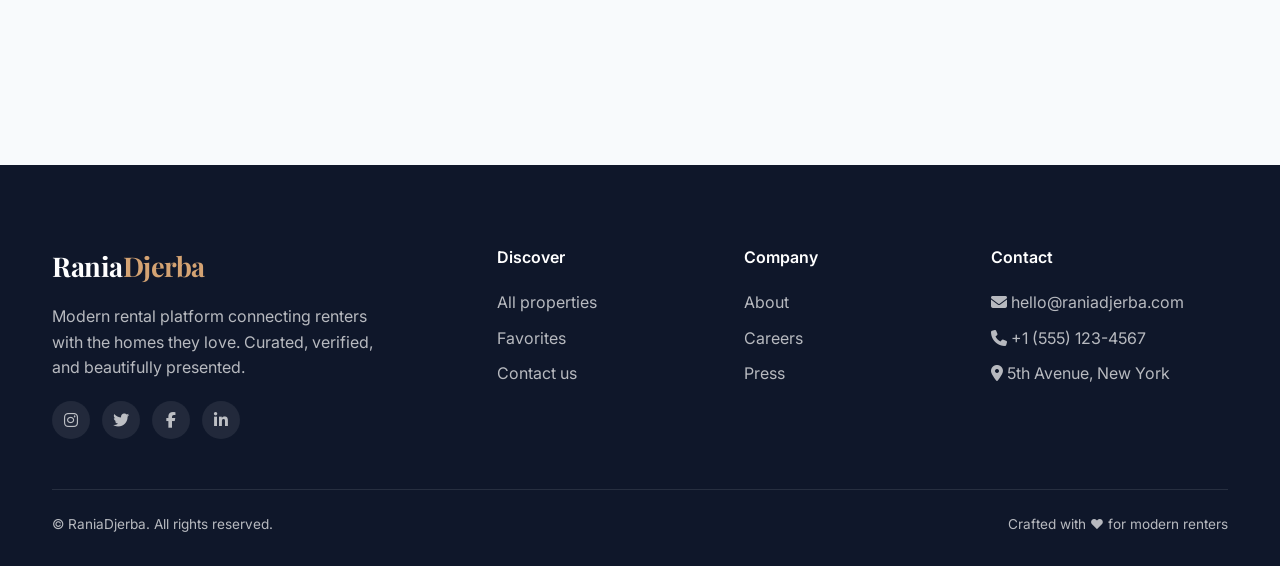
==== commit 66386875: "Changes Co-authored-by: 2chilirayen-art <283815021+2chilirayen-art@users.noreply.github.com>" ====
--- a/public/maisonia/index.html
+++ b/public/maisonia/index.html
@@ -3,8 +3,8 @@
 <head>
   <meta charset="UTF-8" />
   <meta name="viewport" content="width=device-width, initial-scale=1.0" />
-  <meta name="description" content="Maisonia — Premium real estate rental platform. Discover modern homes, apartments and luxury rentals across top cities." />
-  <title>Maisonia — Your Next Home Starts Here</title>
+  <meta name="description" content="RaniaDjerba — Premium real estate rental platform. Discover modern homes, apartments and luxury rentals across top cities." />
+  <title>RaniaDjerba — Your Next Home Starts Here</title>
   <link rel="icon" href="data:image/svg+xml,<svg xmlns=%22http://www.w3.org/2000/svg%22 viewBox=%220 0 100 100%22><text y=%22.9em%22 font-size=%2290%22>🏠</text></svg>">
   <link rel="stylesheet" href="css/variables.css" />
   <link rel="stylesheet" href="css/animations.css" />
@@ -18,7 +18,7 @@
   <!-- Navbar -->
   <header class="nav">
     <div class="container nav-inner">
-      <a class="logo" href="index.html">Maison<span>ia</span></a>
+      <a class="logo" href="index.html">Rania<span>Djerba</span></a>
       <nav>
         <ul class="nav-links">
           <li><a href="index.html">Home</a></li>
@@ -125,7 +125,7 @@
       </div>
       <div class="grid-3">
         <div class="testimonial reveal">
-          <p class="quote">"Maisonia made finding our dream apartment effortless. The interface is gorgeous and the listings are top-tier."</p>
+          <p class="quote">"RaniaDjerba made finding our dream apartment effortless. The interface is gorgeous and the listings are top-tier."</p>
           <div class="who"><img src="https://i.pravatar.cc/100?img=47" alt=""><div><strong>Sofia Laurent</strong><span>Resident, Paris</span></div></div>
         </div>
         <div class="testimonial reveal">
@@ -145,7 +145,7 @@
     <div class="container">
       <div class="footer-grid">
         <div>
-          <div class="logo">Maison<span>ia</span></div>
+          <div class="logo">Rania<span>Djerba</span></div>
           <p style="max-width:340px">Modern rental platform connecting renters with the homes they love. Curated, verified, and beautifully presented.</p>
           <div class="socials" style="margin-top:20px">
             <a href="#"><i class="fab fa-instagram"></i></a>
@@ -173,14 +173,14 @@
         <div>
           <h4>Contact</h4>
           <ul>
-            <li><i class="fas fa-envelope"></i> hello@maisonia.com</li>
+            <li><i class="fas fa-envelope"></i> hello@raniadjerba.com</li>
             <li><i class="fas fa-phone"></i> +1 (555) 123-4567</li>
             <li><i class="fas fa-map-marker-alt"></i> 5th Avenue, New York</li>
           </ul>
         </div>
       </div>
       <div class="footer-bottom">
-        <span>© <span id="year"></span> Maisonia. All rights reserved.</span>
+        <span>© <span id="year"></span> RaniaDjerba. All rights reserved.</span>
         <span>Crafted with ♥ for modern renters</span>
       </div>
     </div>
--- a/public/maisonia/css/variables.css
+++ b/public/maisonia/css/variables.css
@@ -1,4 +1,4 @@
-/* Maisonia Design Tokens */
+/* RaniaDjerba Design Tokens */
 :root {
   /* Colors */
   --navy: #0F172A;
--- a/public/maisonia/css/style.css
+++ b/public/maisonia/css/style.css
@@ -1,4 +1,4 @@
-/* ===== Maisonia — Main Stylesheet ===== */
+/* ===== RaniaDjerba — Main Stylesheet ===== */
 @import url('https://fonts.googleapis.com/css2?family=Inter:wght@300;400;500;600;700;800&family=Playfair+Display:wght@500;600;700;800&display=swap');
 
 * { margin: 0; padding: 0; box-sizing: border-box; }
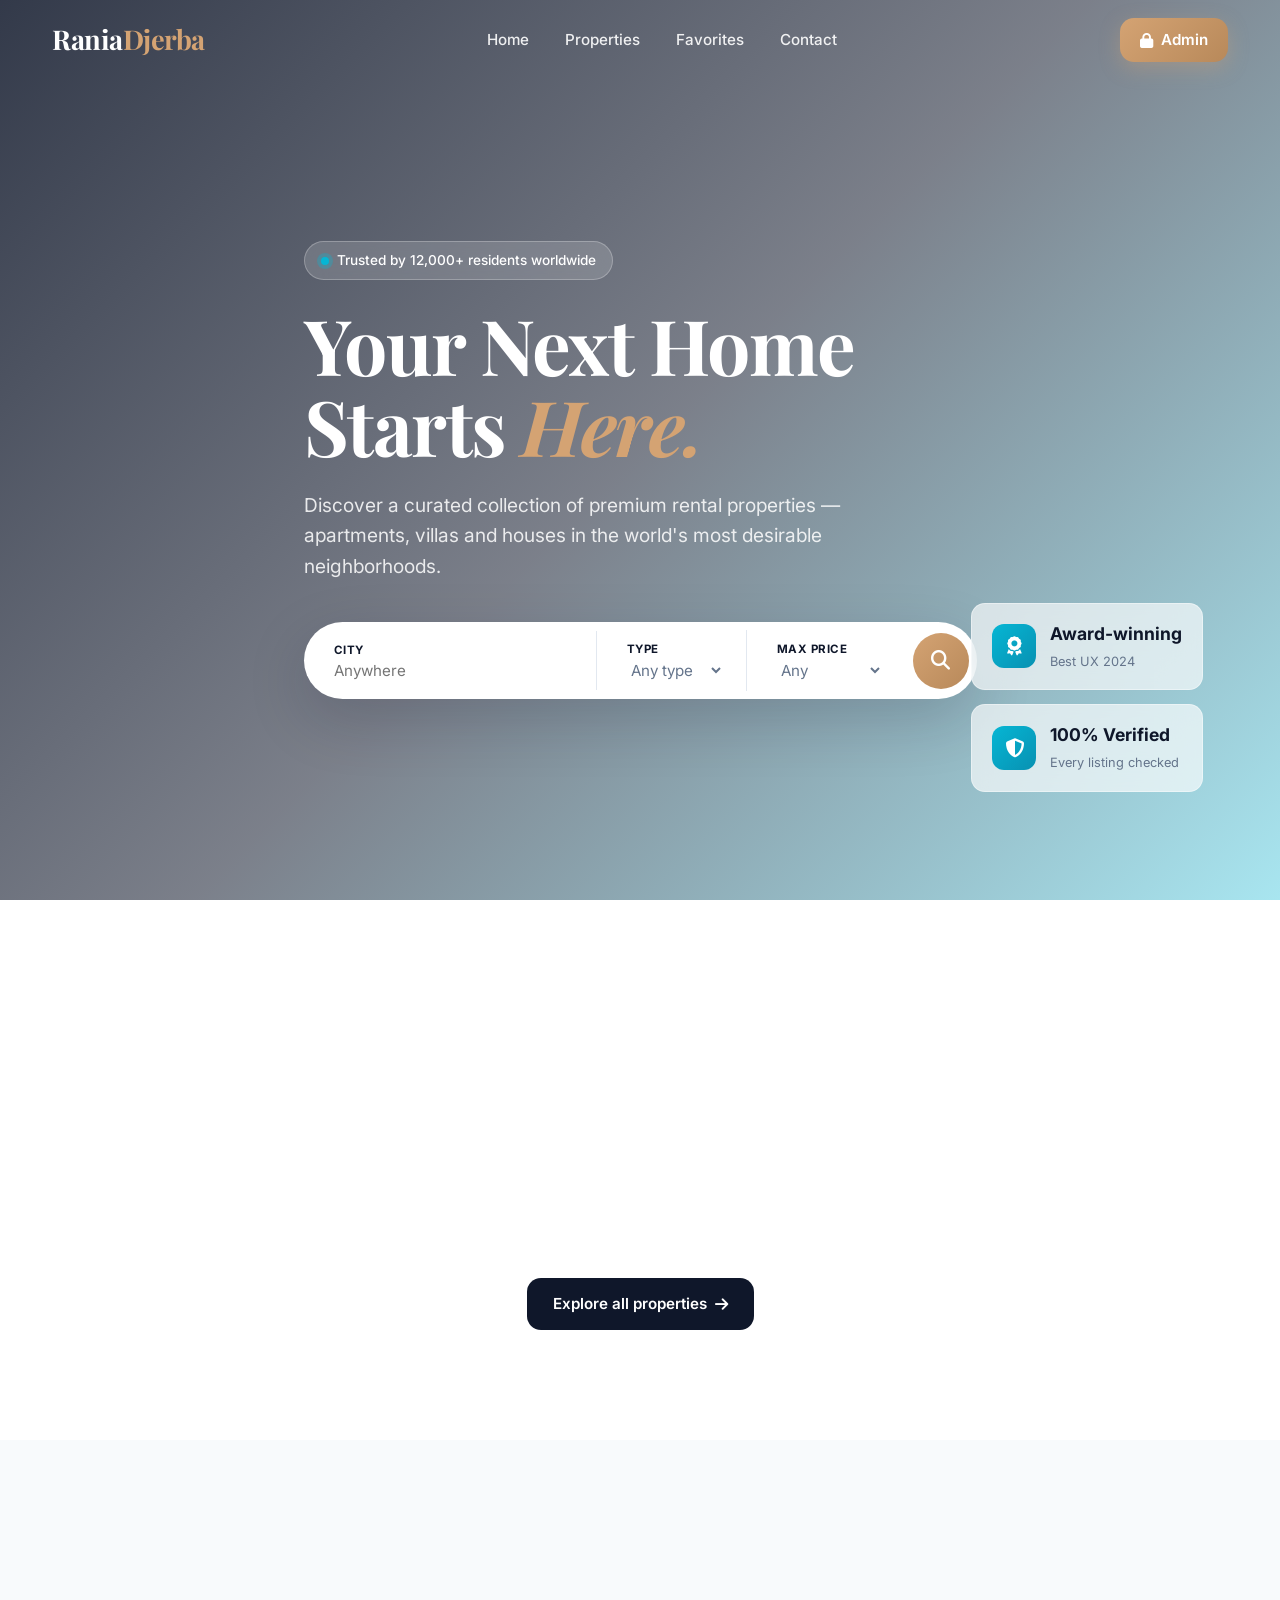
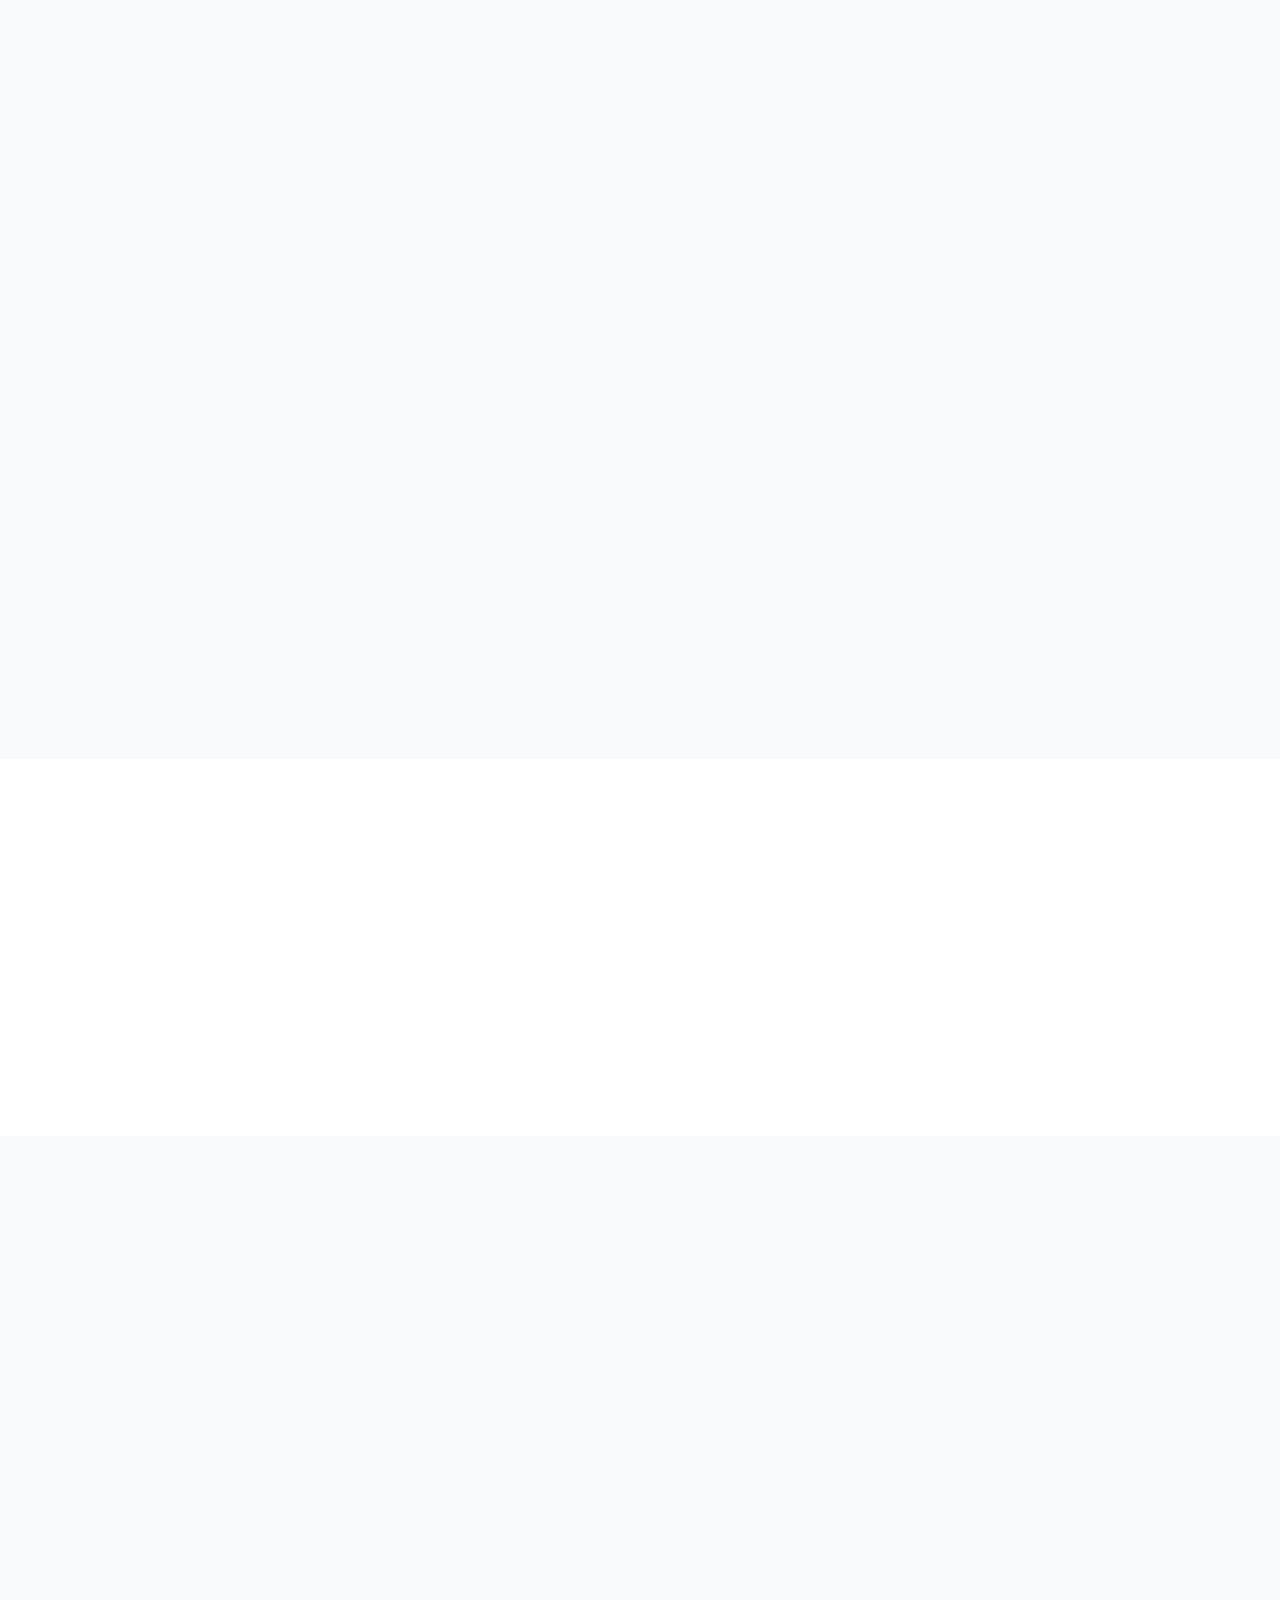
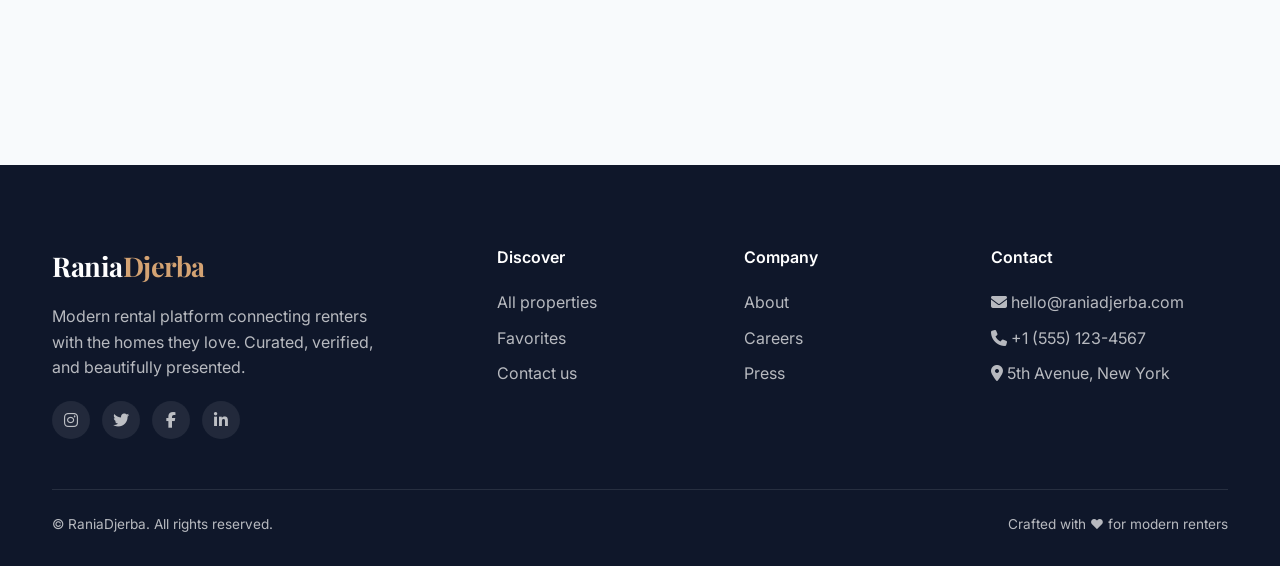
==== commit 76e3626e: "Changes Co-authored-by: 2chilirayen-art <283815021+2chilirayen-art@users.noreply.github.com>" ====
--- a/public/maisonia/index.html
+++ b/public/maisonia/index.html
@@ -55,10 +55,10 @@
           <label>Max price</label>
           <select name="price">
             <option value="">Any</option>
-            <option value="1000">$1,000</option>
-            <option value="2500">$2,500</option>
-            <option value="5000">$5,000</option>
-            <option value="10000">$10,000</option>
+            <option value="1000">1,000 TND</option>
+            <option value="2500">2,500 TND</option>
+            <option value="5000">5,000 TND</option>
+            <option value="10000">10,000 TND</option>
           </select>
         </div>
         <button class="search-btn" type="submit" aria-label="Search"><i class="fas fa-search"></i></button>
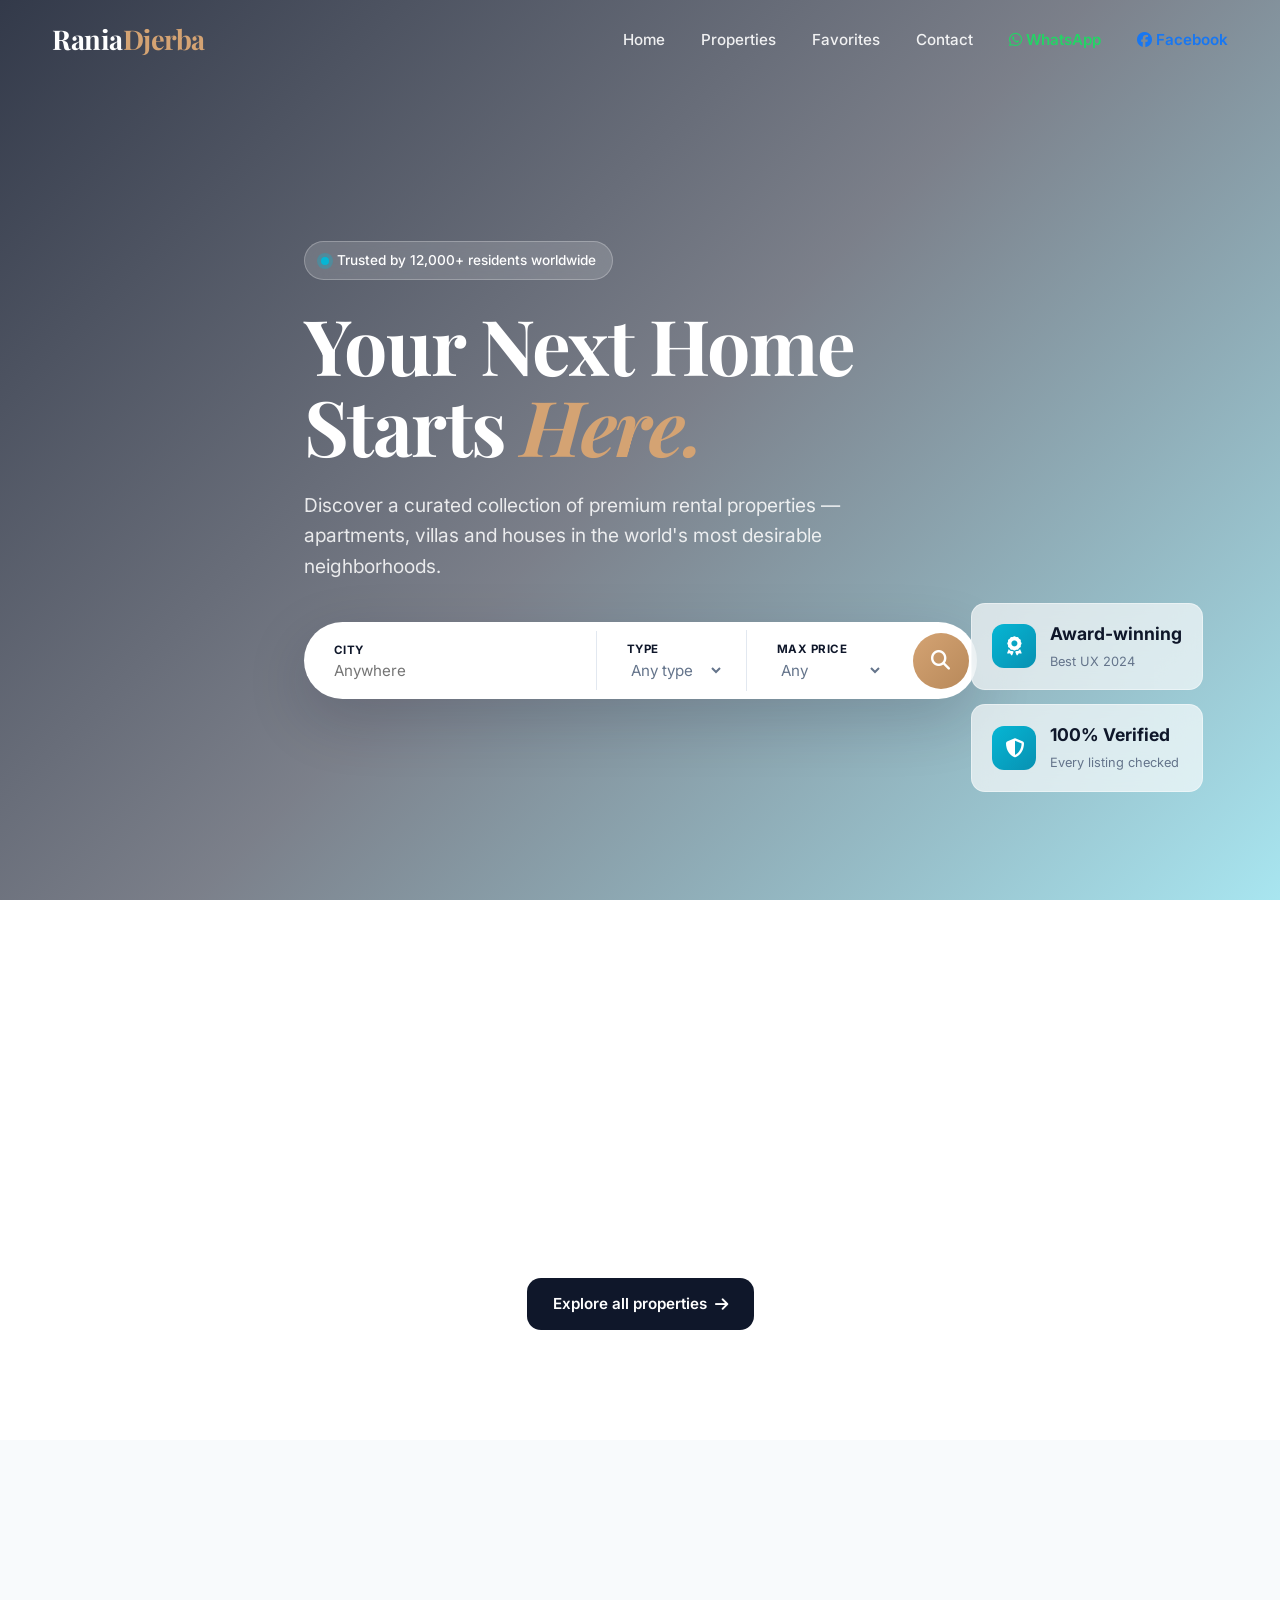
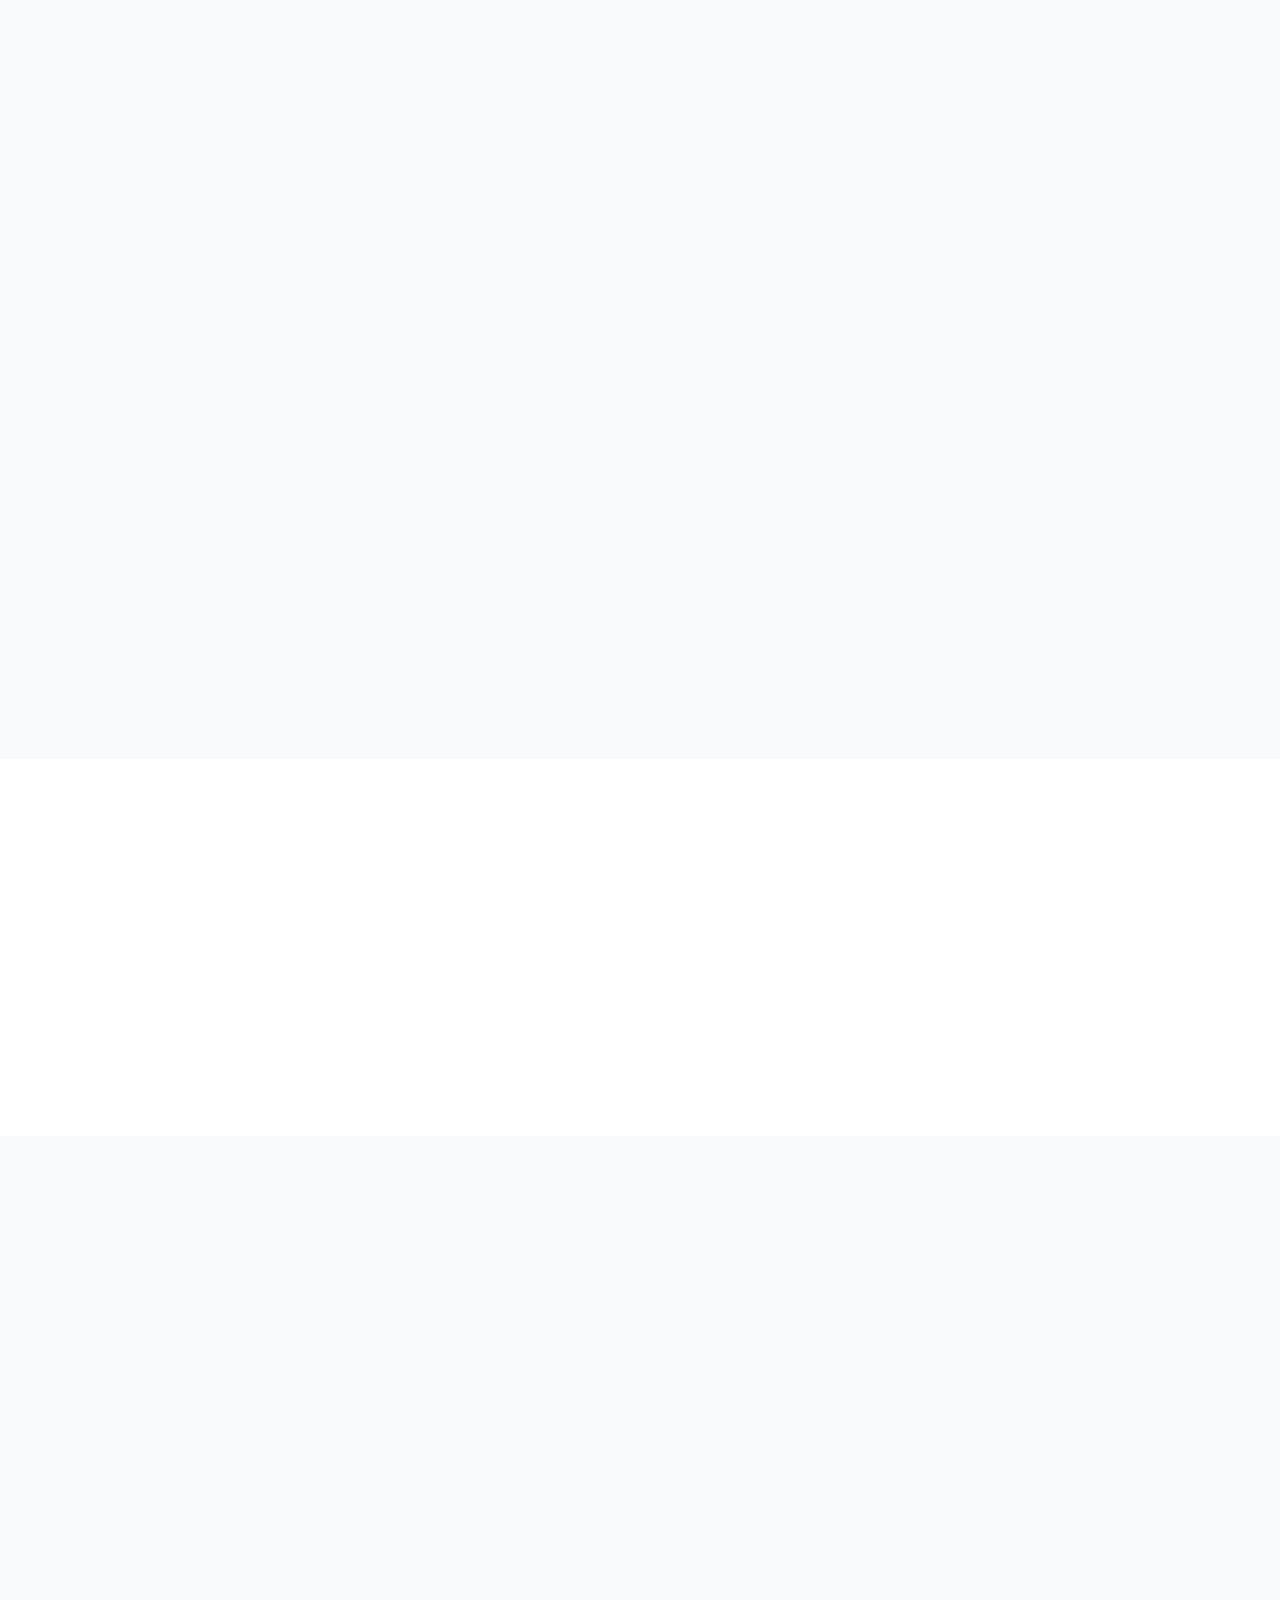
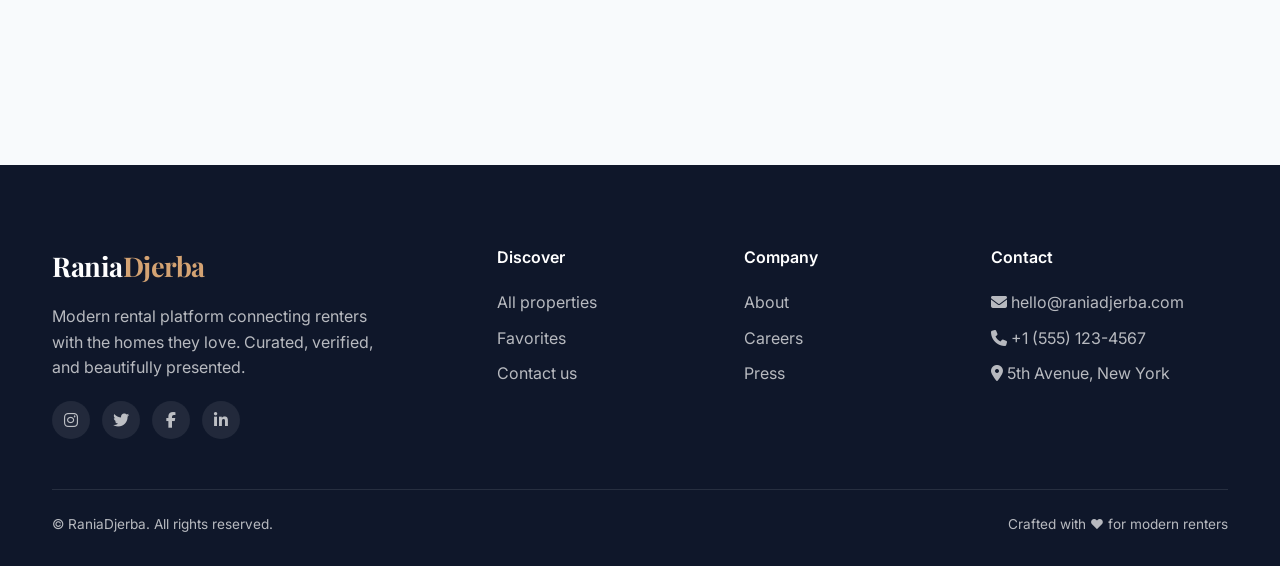
==== commit 3067edb2: "Changes Co-authored-by: 2chilirayen-art <283815021+2chilirayen-art@users.noreply.github.com>" ====
--- a/public/maisonia/index.html
+++ b/public/maisonia/index.html
@@ -25,9 +25,8 @@
           <li><a href="properties.html">Properties</a></li>
           <li><a href="favorites.html">Favorites</a></li>
           <li><a href="contact.html">Contact</a></li>
-        </ul>
+        <li><a class="nav-wa" target="_blank" rel="noopener" href="https://wa.me/21623922701"><i class="fab fa-whatsapp"></i> WhatsApp</a></li><li><a class="nav-fb" target="_blank" rel="noopener" href="https://www.facebook.com/p/Rania-Dejrba-61589575990948/"><i class="fab fa-facebook"></i> Facebook</a></li></ul>
       </nav>
-      <a href="login.html" class="btn btn-primary" style="padding:10px 20px"><i class="fas fa-lock"></i> Admin</a>
       <button class="nav-toggle" aria-label="Menu"><i class="fas fa-bars"></i></button>
     </div>
   </header>
--- a/public/maisonia/css/responsive.css
+++ b/public/maisonia/css/responsive.css
@@ -1,42 +1,215 @@
-/* Responsive */
-@media (max-width: 1024px) {
+/* ============================================
+   RaniaDjerba — Responsive (Mobile-first refined)
+   ============================================ */
+
+/* ---- General fixes ---- */
+html, body { max-width: 100%; overflow-x: hidden; }
+img, video, iframe { max-width: 100%; height: auto; }
+
+/* WhatsApp / Facebook quick links in navbar */
+.nav-links .nav-wa { color: #25D366 !important; font-weight: 600; }
+.nav-links .nav-fb { color: #1877F2 !important; font-weight: 600; }
+.nav-links .nav-wa:hover, .nav-links .nav-fb:hover { opacity: .85; }
+.nav-links .nav-wa::after, .nav-links .nav-fb::after { display: none; }
+
+/* ---- ≤ 1100px ---- */
+@media (max-width: 1100px) {
   .container { padding: 0 24px; }
   .grid-3 { grid-template-columns: repeat(2, 1fr); }
-  .hero h1 { font-size: 3rem !important; }
+  .grid-4 { grid-template-columns: repeat(2, 1fr); }
   .stats-grid { grid-template-columns: repeat(2, 1fr); }
-  .footer-grid { grid-template-columns: repeat(2, 1fr); }
-  .admin-layout { grid-template-columns: 1fr !important; }
-  .admin-sidebar { position: fixed; left: -280px; transition: left .3s; z-index: 100; }
-  .admin-sidebar.open { left: 0; }
-  .admin-toggle { display: inline-flex !important; }
-}
-
-@media (max-width: 720px) {
-  .nav-links { display: none; }
+  .footer-grid { grid-template-columns: repeat(2, 1fr); gap: 36px; }
+  .nav-links { gap: 22px; }
+  .nav-links a { font-size: .9rem; }
+}
+
+/* ---- ≤ 900px (tablets / large phones) ---- */
+@media (max-width: 900px) {
+  .section { padding: 64px 0; }
+  .section-head { margin-bottom: 36px; }
+  h2.section-title { font-size: clamp(1.6rem, 4.5vw, 2.2rem); }
+  .hero { min-height: auto; }
+  .hero-content { padding: 110px 0 60px; }
+  .hero h1 { font-size: clamp(2rem, 7vw, 3rem) !important; line-height: 1.1; margin-bottom: 16px; }
+  .hero p.sub { font-size: 1rem; margin-bottom: 28px; }
+  .hero-float { display: none !important; }
+  .details-grid { grid-template-columns: 1fr !important; gap: 24px !important; }
+  .side-card { position: static !important; padding: 24px; }
+  .specs-box { grid-template-columns: repeat(2, 1fr) !important; }
+  .gallery .swiper { height: 360px !important; }
+  .gallery-thumbs img { height: 64px !important; }
+}
+
+/* ---- ≤ 768px (phones) ---- */
+@media (max-width: 768px) {
+  .container { padding: 0 16px; }
+
+  /* Navbar */
+  .nav { padding: 12px 0; }
+  .nav .logo { font-size: 1.35rem; }
   .nav-toggle { display: inline-flex !important; }
-  .nav.open .nav-links {
-    display: flex; flex-direction: column; gap: 14px;
-    position: absolute; top: 100%; left: 0; right: 0;
-    background: var(--white); padding: 24px; box-shadow: var(--shadow);
-  }
-  .hero { min-height: 88vh; }
-  .hero h1 { font-size: 2.2rem !important; line-height: 1.15; }
-  .hero p.sub { font-size: 1rem; }
-  .search-bar { flex-direction: column; padding: 14px; gap: 10px; border-radius: var(--radius); }
-  .search-bar input, .search-bar select { width: 100%; }
-  .grid-3, .grid-4 { grid-template-columns: 1fr; }
-  .stats-grid { grid-template-columns: repeat(2, 1fr); gap: 16px; }
-  .section { padding: 64px 0; }
-  h2.section-title { font-size: 2rem; }
-  .footer-grid { grid-template-columns: 1fr; gap: 30px; }
-  .details-grid { grid-template-columns: 1fr !important; }
-  .filters { flex-direction: column; }
-  .filters > * { width: 100%; }
-}
-
+  .nav-links {
+    display: none;
+    position: fixed; top: 60px; left: 12px; right: 12px;
+    flex-direction: column; align-items: stretch;
+    gap: 4px; padding: 14px;
+    background: var(--white);
+    border-radius: 16px;
+    box-shadow: 0 20px 50px rgba(15,23,42,.18);
+    border: 1px solid var(--gray);
+    max-height: calc(100vh - 80px);
+    overflow-y: auto;
+    z-index: 60;
+  }
+  .nav.open .nav-links { display: flex; }
+  .nav-links li { list-style: none; }
+  .nav-links a {
+    display: flex; align-items: center; gap: 10px;
+    color: var(--navy) !important;
+    padding: 12px 14px !important;
+    border-radius: 10px;
+    font-size: .98rem !important;
+    font-weight: 600;
+  }
+  .nav-links a::after { display: none !important; }
+  .nav-links a.active, .nav-links a:hover { background: var(--light); color: var(--gold) !important; }
+
+  /* Hero */
+  .hero::after {
+    background: linear-gradient(180deg, rgba(15,23,42,.85) 0%, rgba(15,23,42,.7) 60%, rgba(15,23,42,.55) 100%);
+  }
+  .hero-content { padding: 90px 0 50px; }
+  .hero .eyebrow { font-size: .72rem; padding: 6px 12px; margin-bottom: 16px; }
+  .hero h1 { font-size: clamp(1.9rem, 8vw, 2.4rem) !important; letter-spacing: -.5px; }
+  .hero p.sub { font-size: .95rem; margin-bottom: 24px; }
+
+  /* Search bar — compact mobile design */
+  .search-bar {
+    flex-direction: column;
+    align-items: stretch;
+    gap: 8px;
+    padding: 12px;
+    border-radius: 18px;
+    background: rgba(255,255,255,.98);
+  }
+  .search-bar .field {
+    width: 100%;
+    padding: 10px 14px;
+    border-right: none !important;
+    border-bottom: 1px solid var(--gray);
+    border-radius: 10px;
+    background: var(--light);
+  }
+  .search-bar .field:last-of-type { border-bottom: none; }
+  .search-bar .field label { font-size: .65rem; margin-bottom: 4px; }
+  .search-bar .field input, .search-bar .field select { font-size: .92rem; width: 100%; }
+  .search-bar button.search-btn {
+    width: 100% !important;
+    height: 48px !important;
+    border-radius: 12px !important;
+    font-size: 1rem !important;
+    gap: 8px;
+  }
+  .search-bar button.search-btn::after { content: 'Search'; font-weight: 600; font-size: .95rem; }
+
+  /* Sections */
+  .section { padding: 50px 0; }
+  .grid-3, .grid-4 { grid-template-columns: 1fr !important; gap: 18px; }
+
+  /* Cards */
+  .property-card { border-radius: 16px; }
+  .property-card .info { padding: 16px; gap: 8px; }
+  .property-card .price { font-size: 1.3rem; }
+  .property-card h3 { font-size: 1.02rem; }
+  .property-card .specs { gap: 12px; font-size: .8rem; flex-wrap: wrap; }
+
+  /* Stats */
+  .stats-grid { grid-template-columns: repeat(2, 1fr); gap: 14px; }
+  .stat { padding: 18px 10px; }
+  .stat .num { font-size: clamp(1.8rem, 8vw, 2.4rem) !important; }
+  .stat .label { font-size: .72rem; }
+
+  /* Page head */
+  .page-head { padding: 110px 0 50px; }
+  .page-head h1 { font-size: clamp(1.8rem, 6vw, 2.4rem); }
+  .page-head p { font-size: .95rem; }
+
+  /* Filters */
+  .filters {
+    flex-direction: column;
+    padding: 14px;
+    gap: 10px;
+    margin-top: -30px;
+    margin-bottom: 30px;
+    border-radius: 16px;
+  }
+  .filters input, .filters select {
+    width: 100%; min-width: 0;
+    padding: 12px 14px;
+    font-size: .92rem;
+  }
+
+  /* Map */
+  #map, #details-map, #picker-map { height: 320px !important; }
+
+  /* Property details */
+  .details-info h1 { font-size: 1.6rem !important; }
+  .specs-box { padding: 16px !important; gap: 12px !important; }
+  .spec-item strong { font-size: 1.05rem; }
+  .spec-item .ic { font-size: 1.2rem; }
+  .side-card .price-big { font-size: 1.7rem; }
+
+  /* Footer */
+  .footer { padding: 50px 0 24px; }
+  .footer-grid { grid-template-columns: 1fr; gap: 28px; margin-bottom: 32px; }
+  .footer h4 { margin-bottom: 12px; }
+  .footer-bottom { flex-direction: column; gap: 8px; text-align: center; font-size: .8rem; }
+  .socials a { width: 36px; height: 36px; }
+
+  /* Forms */
+  .form-card { padding: 22px; border-radius: 16px; }
+  .form-grid { grid-template-columns: 1fr !important; gap: 14px; }
+  .form-group input, .form-group select, .form-group textarea { padding: 12px 14px; font-size: .94rem; }
+
+  /* Buttons */
+  .btn { padding: 12px 18px; font-size: .9rem; }
+
+  /* Login */
+  .auth-wrap { grid-template-columns: 1fr !important; }
+  .auth-wrap .image-side { display: none; }
+  .auth-wrap .form-side { padding: 24px 16px; min-height: 100vh; }
+  .auth-card h1 { font-size: 1.6rem; }
+
+  /* Pagination */
+  .pagination button { min-width: 38px; height: 38px; font-size: .88rem; }
+
+  /* Toasts */
+  .toast-wrap { top: 70px; right: 10px; left: 10px; }
+  .toast { min-width: 0; font-size: .88rem; padding: 12px 14px; }
+
+  /* Amenities */
+  .amenities { gap: 6px; }
+  .amenity-chip { padding: 6px 12px; font-size: .78rem; }
+}
+
+/* ---- ≤ 480px (small phones) ---- */
 @media (max-width: 480px) {
-  .container { padding: 0 16px; }
-  .btn { padding: 12px 18px; font-size: .92rem; }
-  .property-card .info { padding: 16px; }
+  .container { padding: 0 14px; }
+  .hero-content { padding: 80px 0 40px; }
+  .hero h1 { font-size: 1.85rem !important; }
+  .hero p.sub { font-size: .9rem; }
   .stats-grid { grid-template-columns: 1fr; }
-}
+  h2.section-title { font-size: 1.55rem; }
+  .property-card .specs span { font-size: .78rem; }
+  .gallery .swiper { height: 260px !important; }
+  .gallery-thumbs img { height: 52px !important; }
+  .specs-box { grid-template-columns: repeat(2, 1fr) !important; padding: 14px !important; }
+  .btn { padding: 11px 16px; font-size: .88rem; }
+  .page-head { padding: 90px 0 40px; }
+}
+
+/* ---- Touch device tweaks ---- */
+@media (hover: none) {
+  .property-card:hover { transform: none; }
+  .btn-primary:hover, .btn-dark:hover { transform: none; }
+}
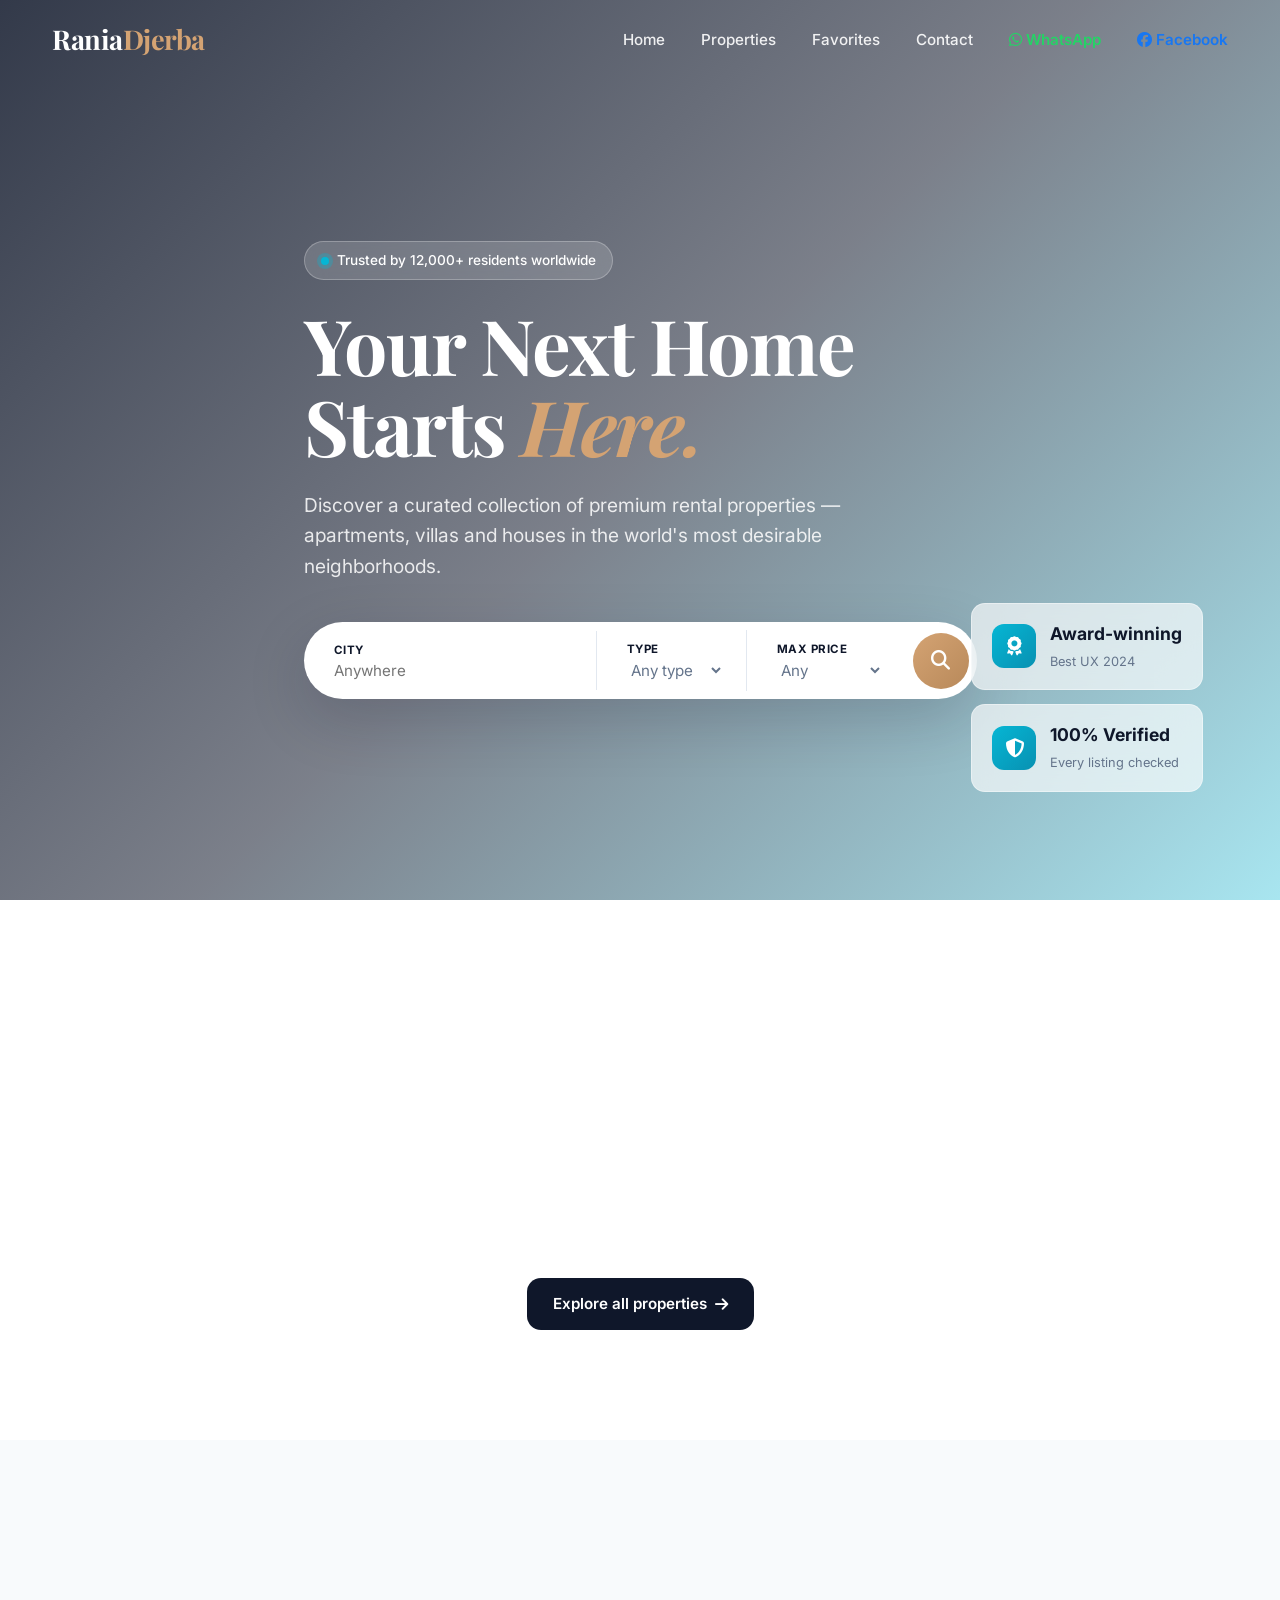
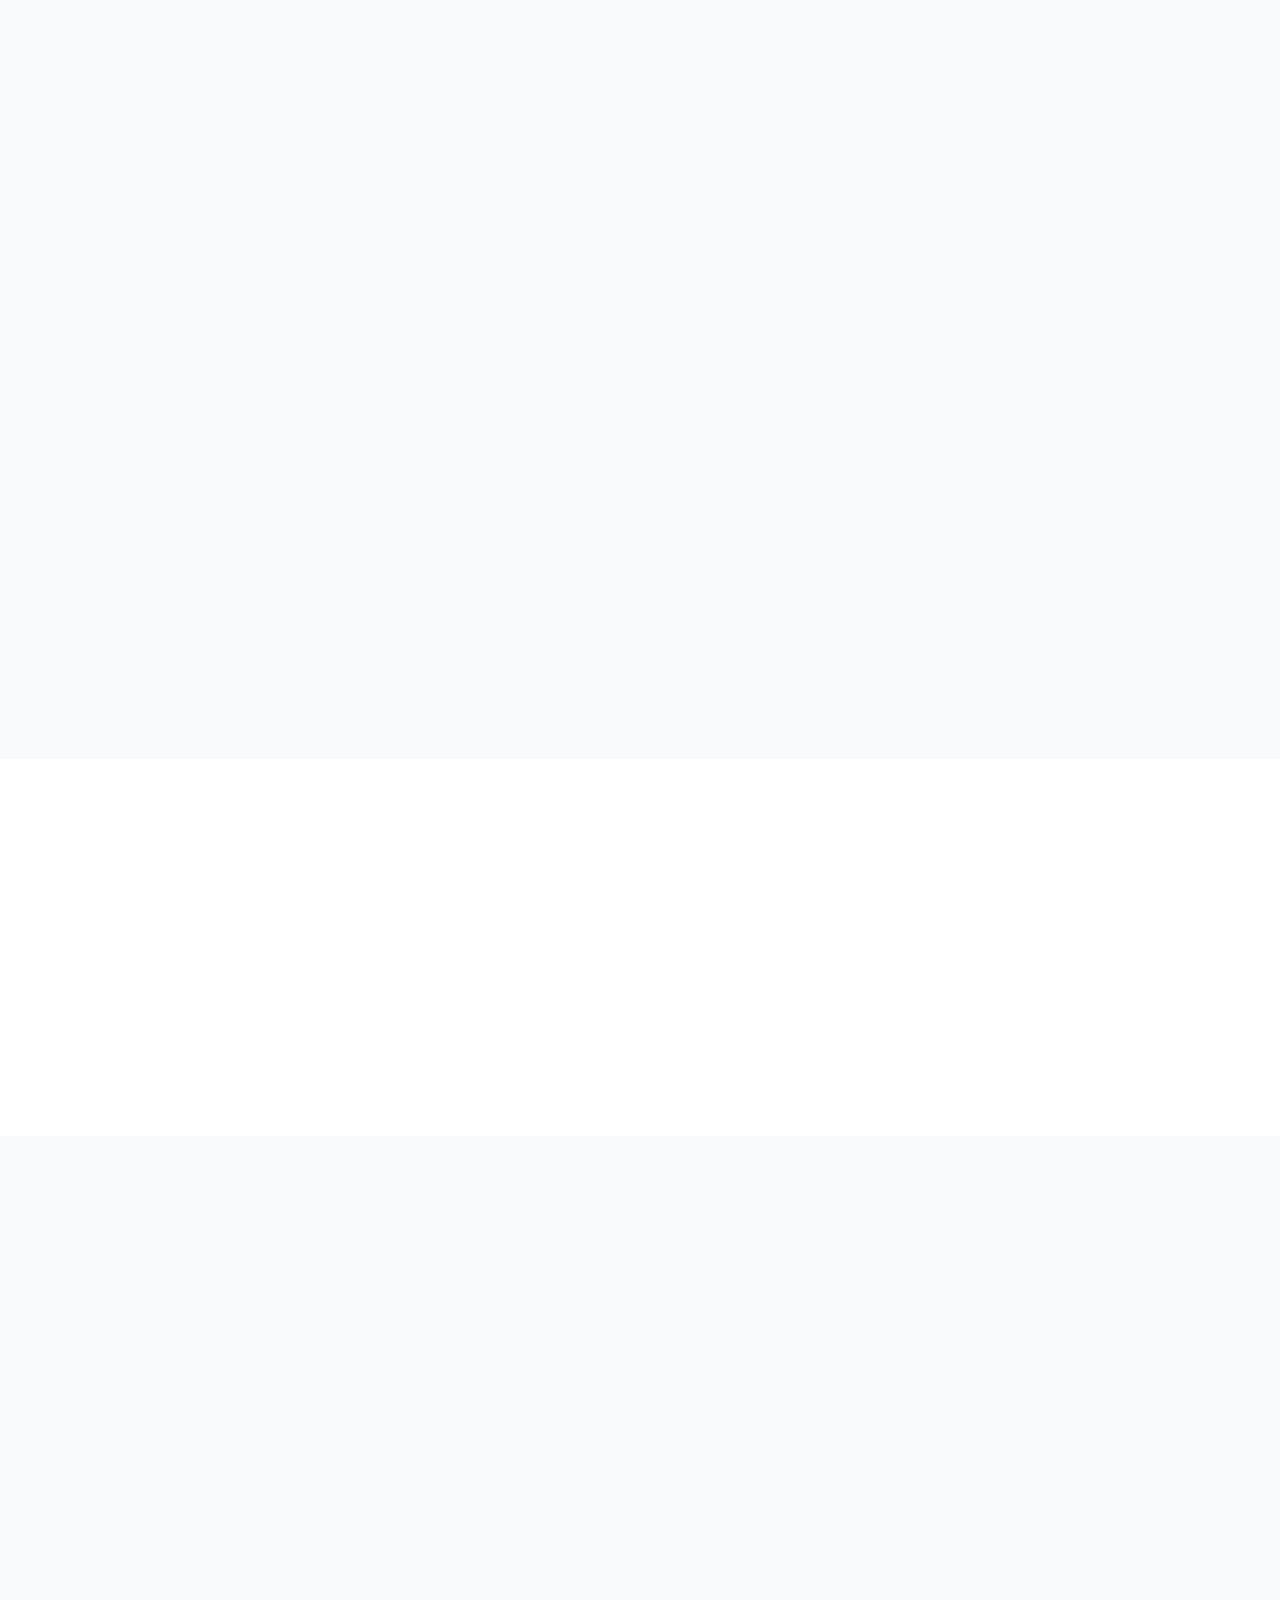
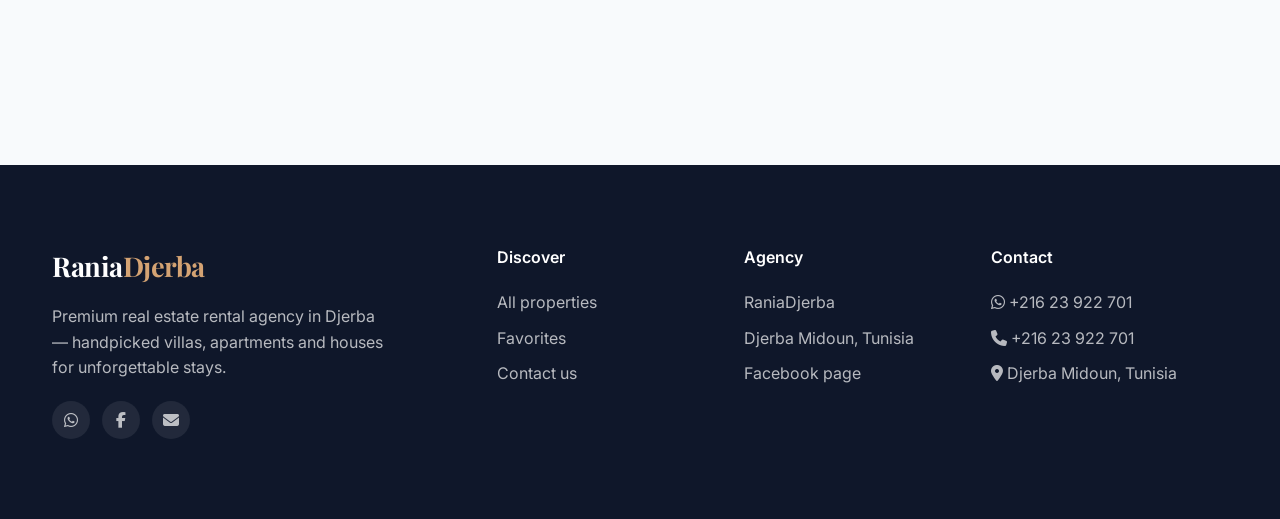
==== commit 4d38cd2a: "Changes Co-authored-by: 2chilirayen-art <283815021+2chilirayen-art@users.noreply.github.com>" ====
--- a/public/maisonia/index.html
+++ b/public/maisonia/index.html
@@ -145,12 +145,11 @@
       <div class="footer-grid">
         <div>
           <div class="logo">Rania<span>Djerba</span></div>
-          <p style="max-width:340px">Modern rental platform connecting renters with the homes they love. Curated, verified, and beautifully presented.</p>
+          <p style="max-width:340px">Premium real estate rental agency in Djerba — handpicked villas, apartments and houses for unforgettable stays.</p>
           <div class="socials" style="margin-top:20px">
-            <a href="#"><i class="fab fa-instagram"></i></a>
-            <a href="#"><i class="fab fa-twitter"></i></a>
-            <a href="#"><i class="fab fa-facebook-f"></i></a>
-            <a href="#"><i class="fab fa-linkedin-in"></i></a>
+            <a target="_blank" rel="noopener" href="https://wa.me/21623922701" aria-label="WhatsApp"><i class="fab fa-whatsapp"></i></a>
+            <a target="_blank" rel="noopener" href="https://www.facebook.com/p/Rania-Dejrba-61589575990948/" aria-label="Facebook"><i class="fab fa-facebook-f"></i></a>
+            <a href="mailto:contact@raniadjerba.com" aria-label="Email"><i class="fas fa-envelope"></i></a>
           </div>
         </div>
         <div>
@@ -162,28 +161,21 @@
           </ul>
         </div>
         <div>
-          <h4>Company</h4>
+          <h4>Agency</h4>
           <ul>
-            <li><a href="#">About</a></li>
-            <li><a href="#">Careers</a></li>
-            <li><a href="#">Press</a></li>
+            <li>RaniaDjerba</li>
+            <li>Djerba Midoun, Tunisia</li>
+            <li><a target="_blank" rel="noopener" href="https://www.facebook.com/p/Rania-Dejrba-61589575990948/">Facebook page</a></li>
           </ul>
         </div>
         <div>
           <h4>Contact</h4>
           <ul>
-            <li><i class="fas fa-envelope"></i> hello@raniadjerba.com</li>
-            <li><i class="fas fa-phone"></i> +1 (555) 123-4567</li>
-            <li><i class="fas fa-map-marker-alt"></i> 5th Avenue, New York</li>
+            <li><a target="_blank" rel="noopener" href="https://wa.me/21623922701"><i class="fab fa-whatsapp"></i> +216 23 922 701</a></li>
+            <li><i class="fas fa-phone"></i> +216 23 922 701</li>
+            <li><i class="fas fa-map-marker-alt"></i> Djerba Midoun, Tunisia</li>
           </ul>
         </div>
-      </div>
-      <div class="footer-bottom">
-        <span>© <span id="year"></span> RaniaDjerba. All rights reserved.</span>
-        <span>Crafted with ♥ for modern renters</span>
-      </div>
-    </div>
-  </footer>
 
   <script type="module" src="js/app.js"></script>
 </body>
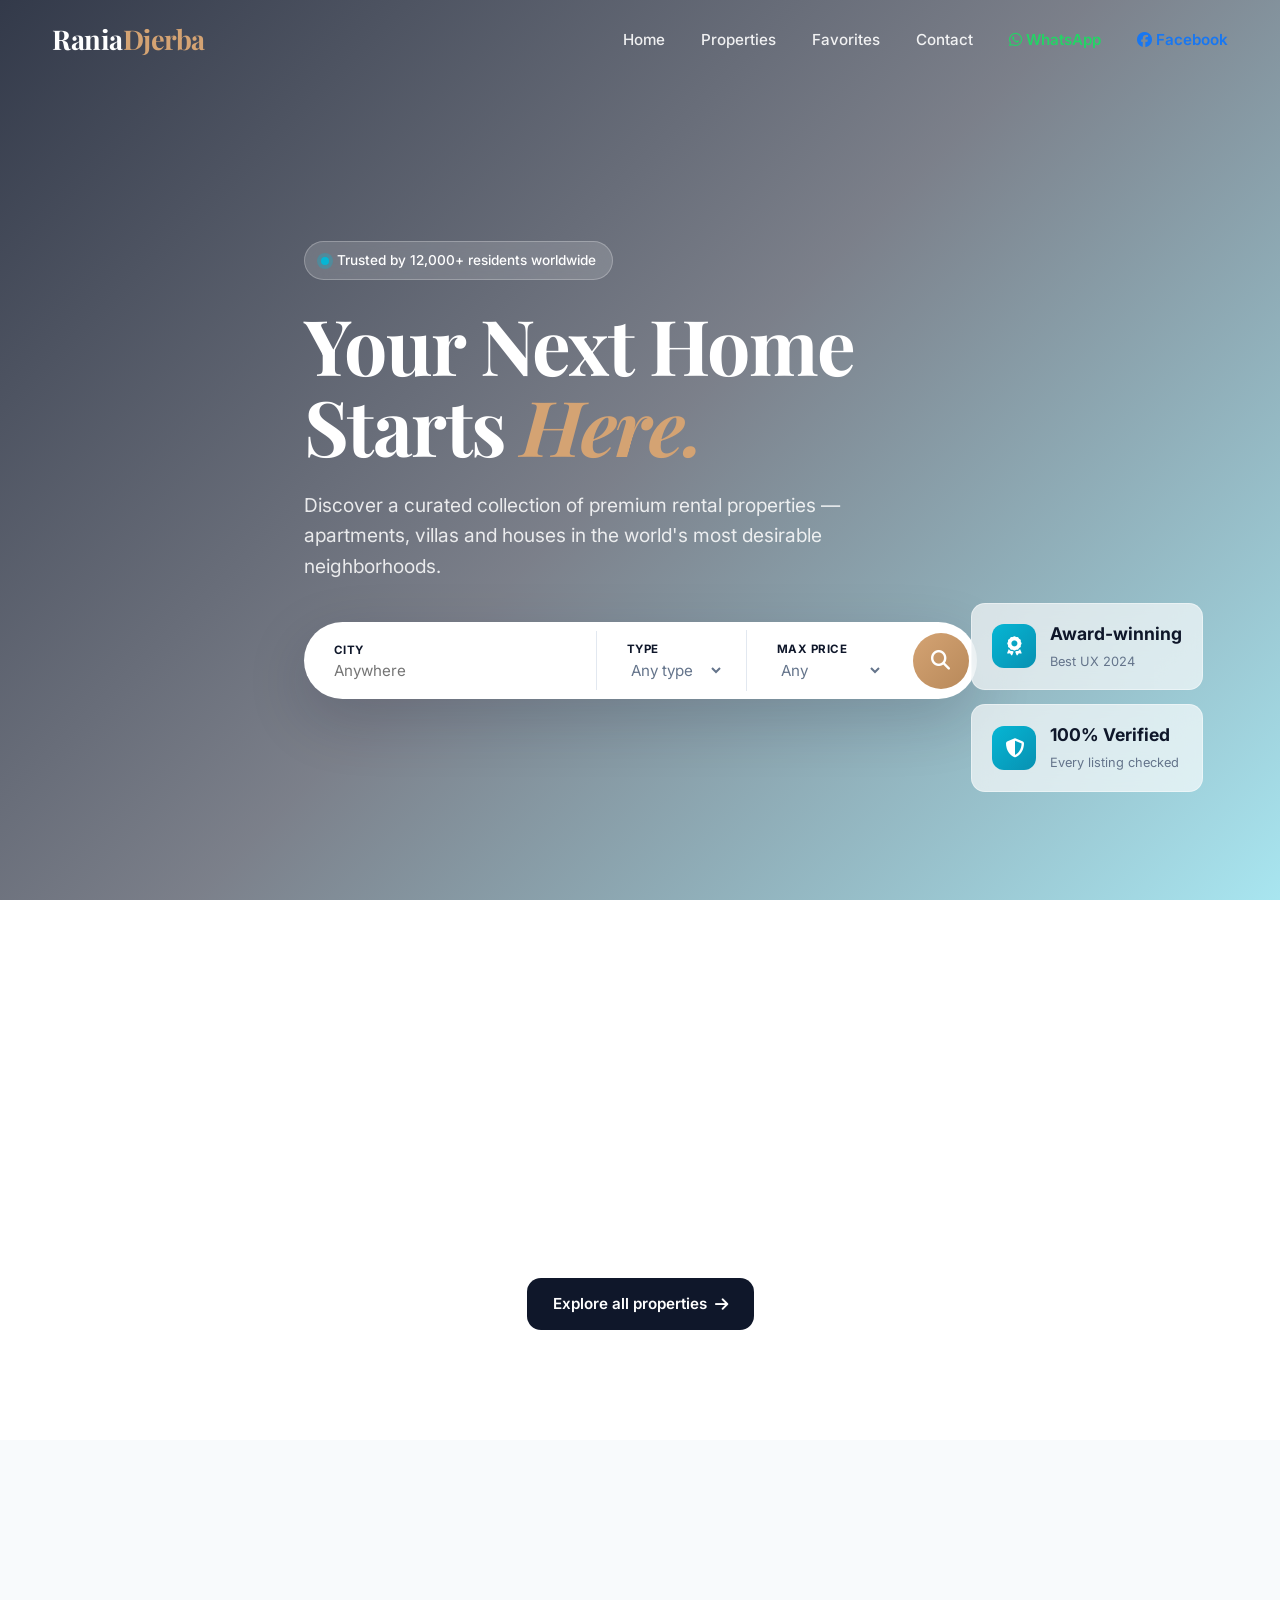
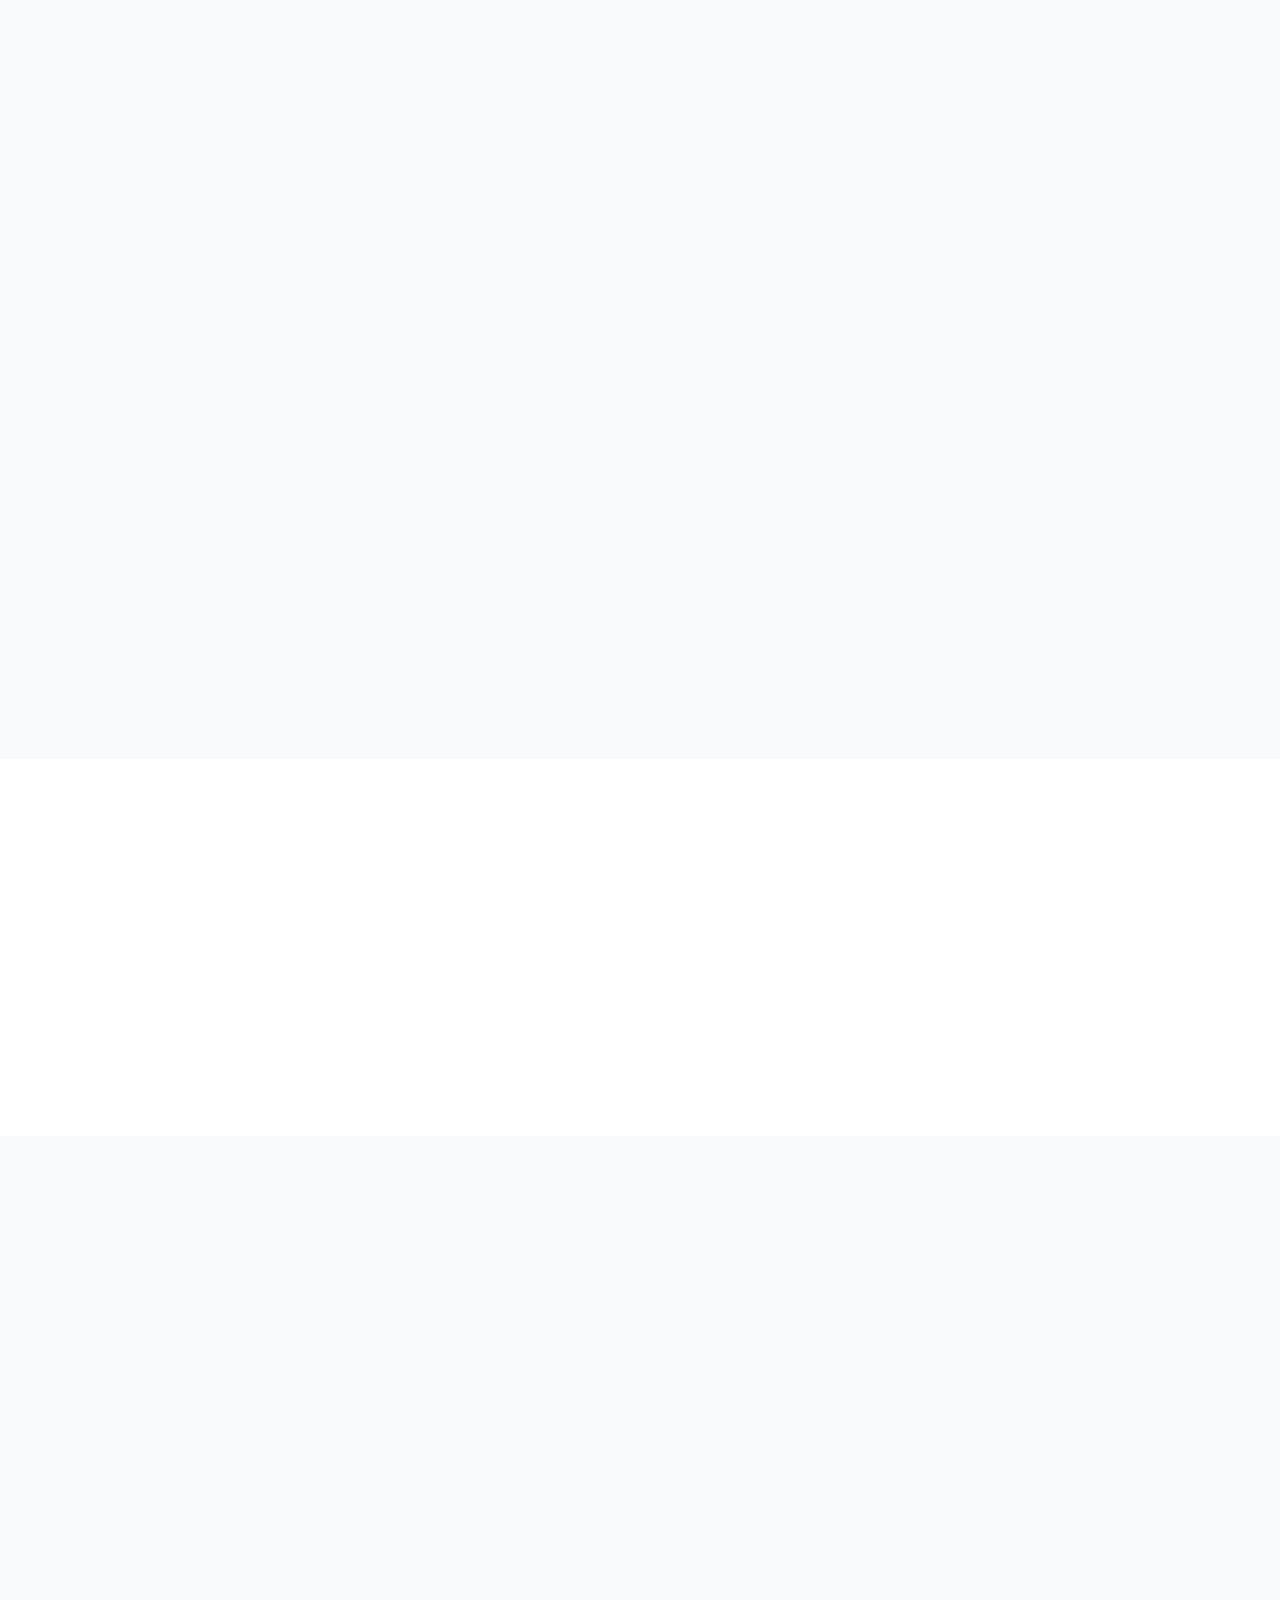
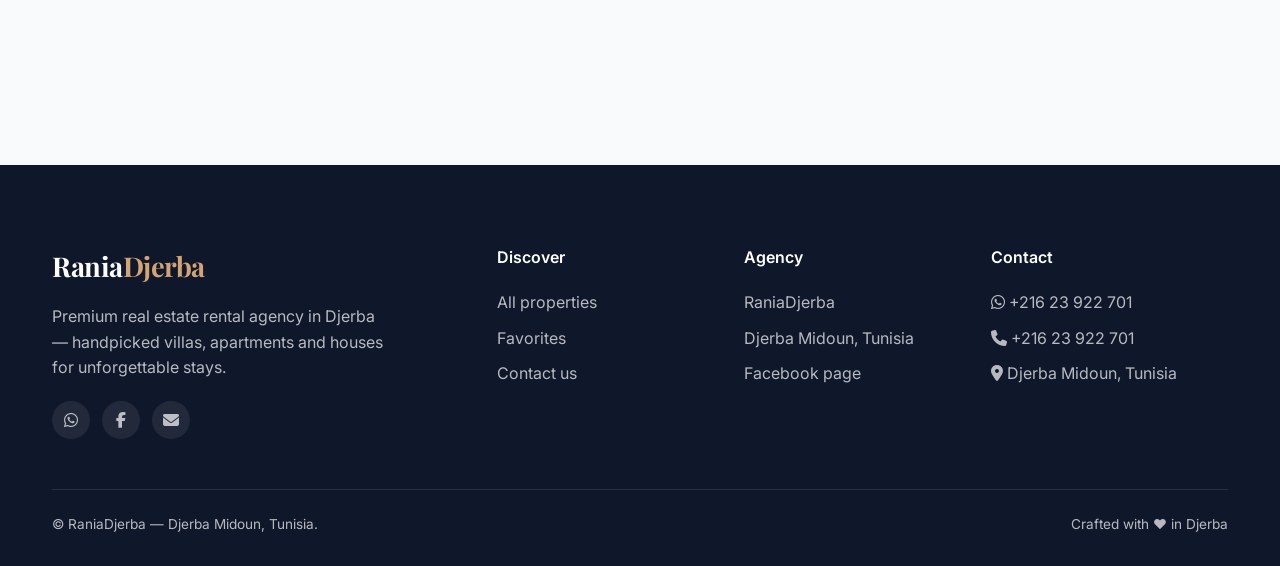
==== commit 3c08f89e: "Changes Co-authored-by: 2chilirayen-art <283815021+2chilirayen-art@users.noreply.github.com>" ====
--- a/public/maisonia/index.html
+++ b/public/maisonia/index.html
@@ -176,7 +176,15 @@
             <li><i class="fas fa-map-marker-alt"></i> Djerba Midoun, Tunisia</li>
           </ul>
         </div>
+      </div>
+      <div class="footer-bottom">
+        <span>© <span id="year"></span> RaniaDjerba — Djerba Midoun, Tunisia.</span>
+        <span>Crafted with ♥ in Djerba</span>
+      </div>
+    </div>
+  </footer>
 
   <script type="module" src="js/app.js"></script>
 </body>
 </html>
+
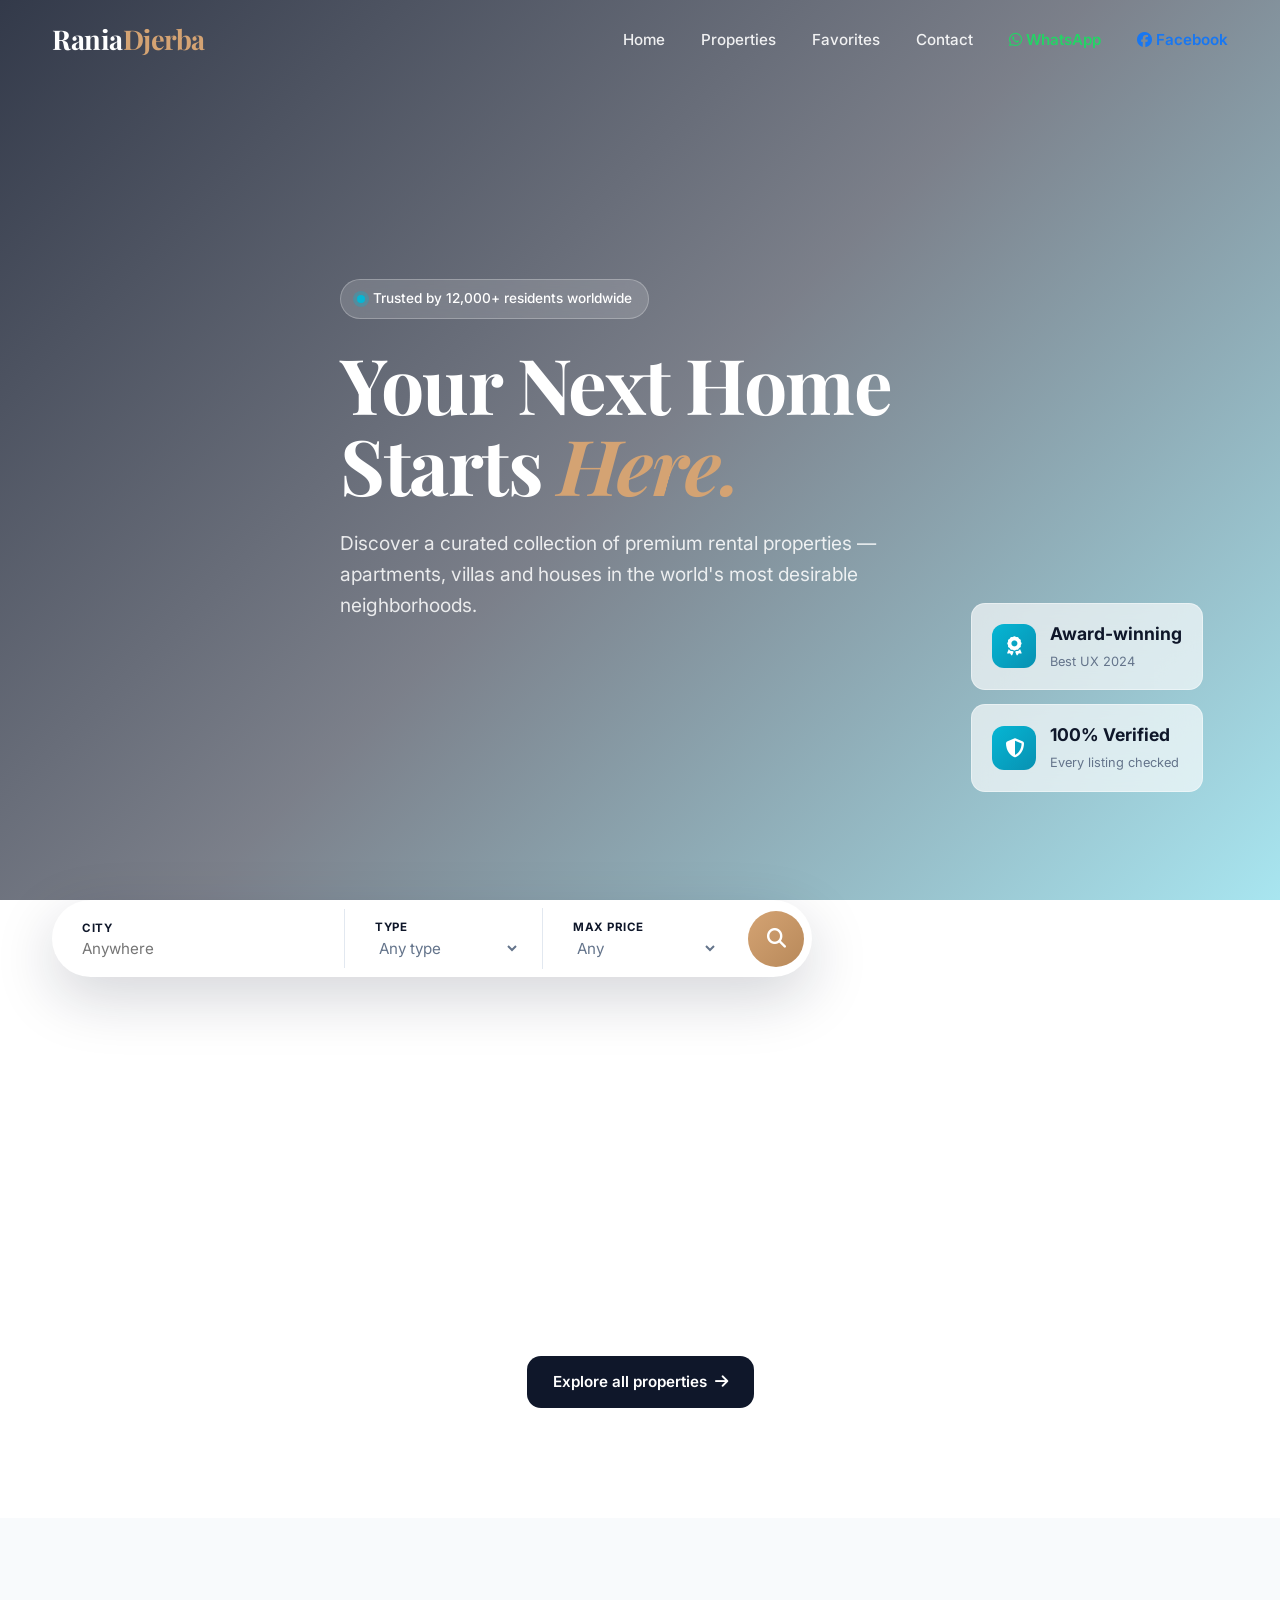
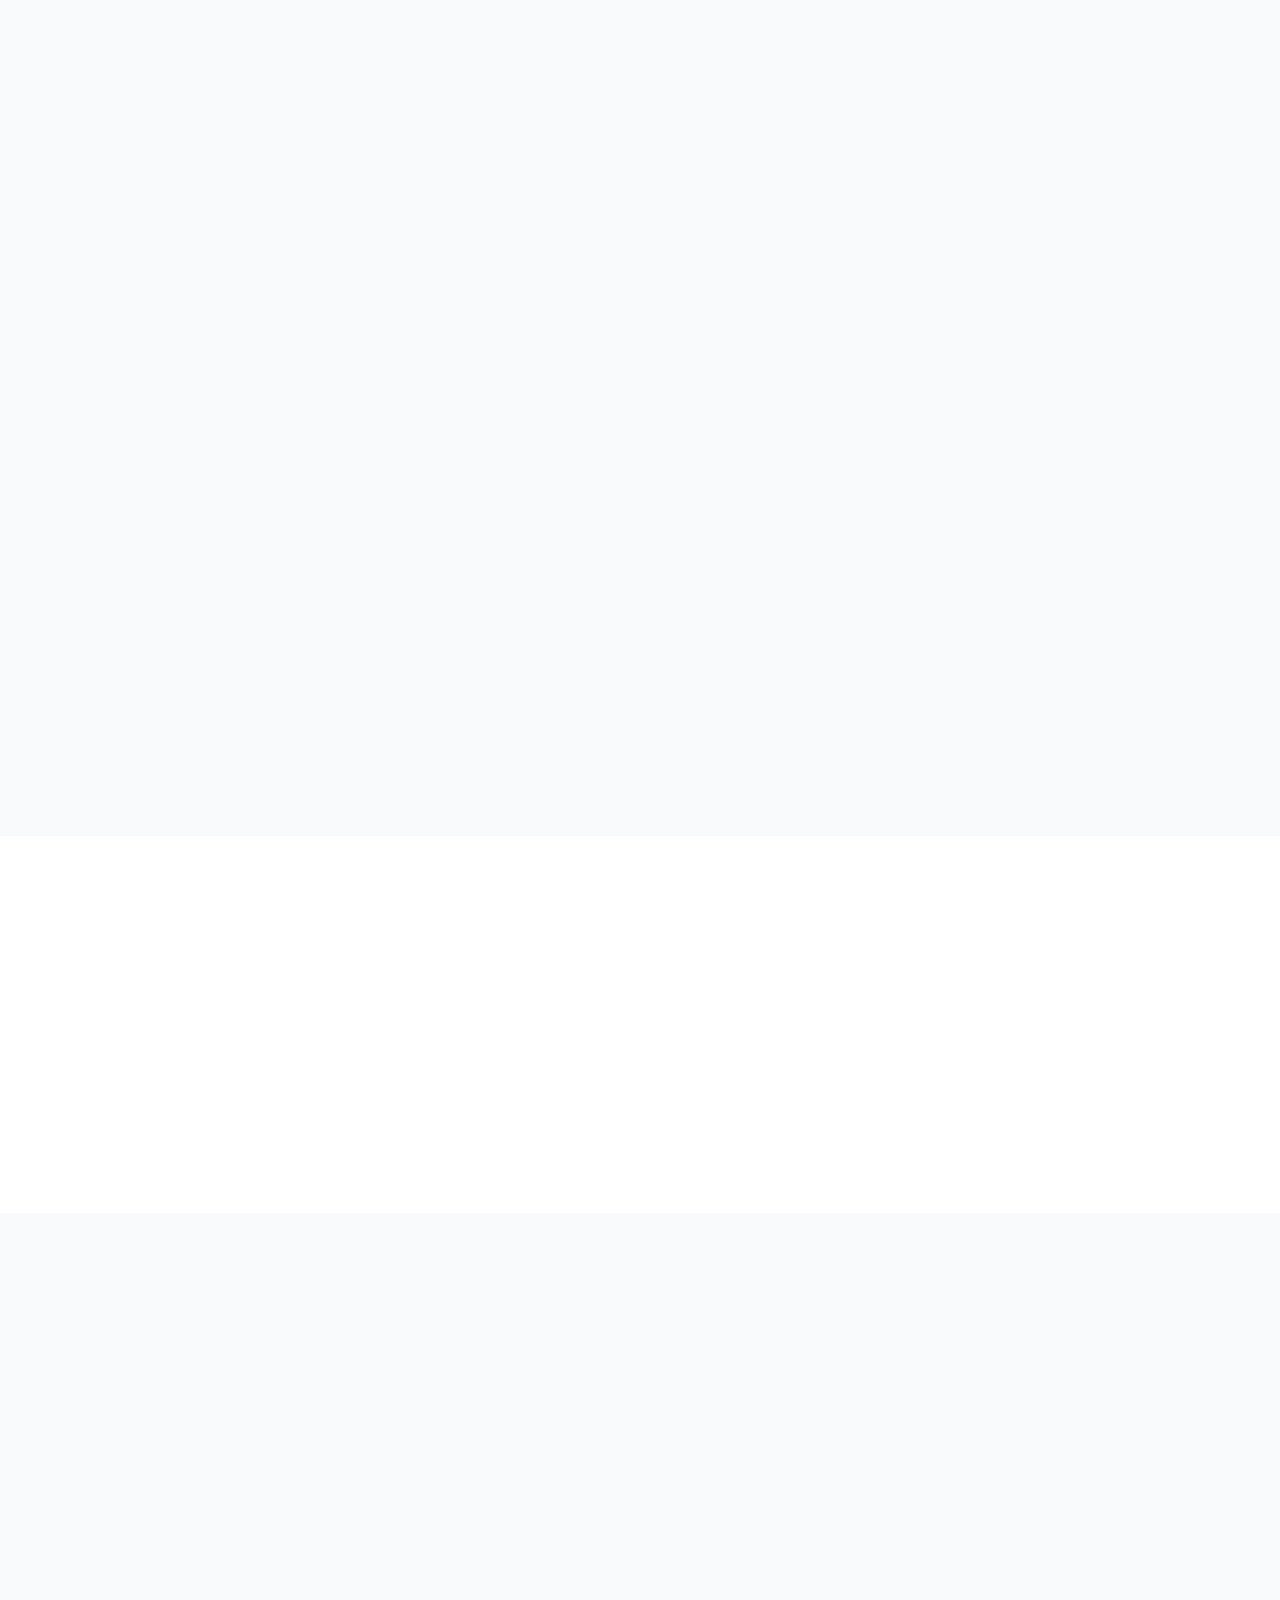
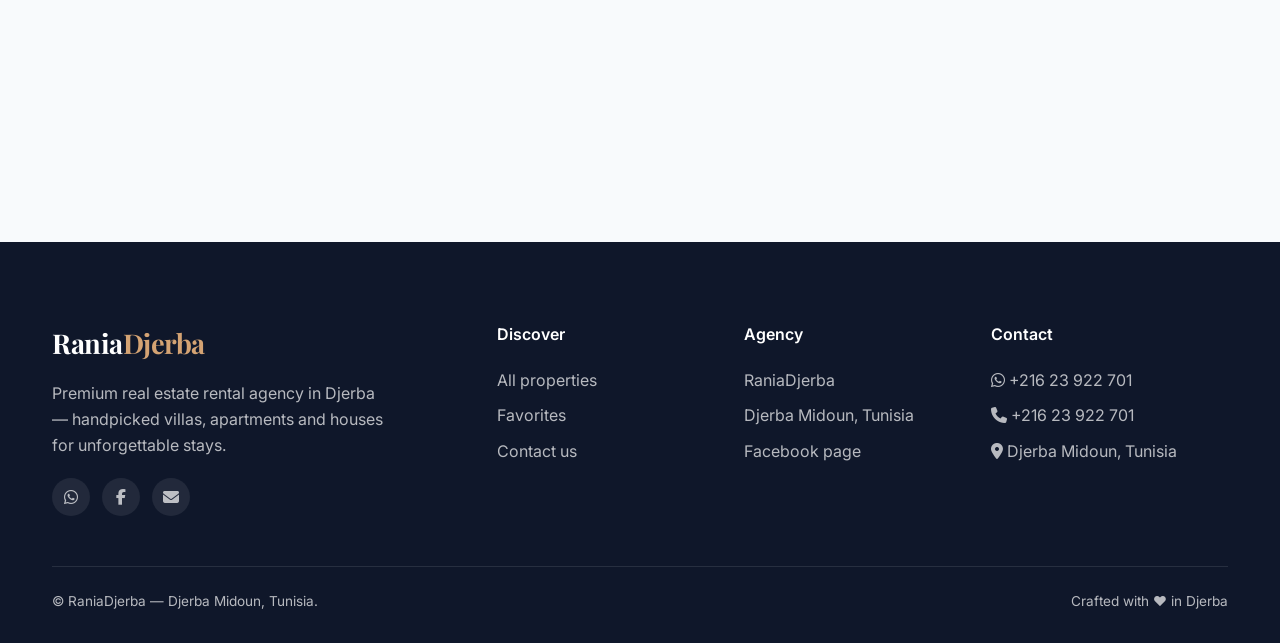
==== commit b5ac5d40: "Changes Co-authored-by: 2chilirayen-art <283815021+2chilirayen-art@users.noreply.github.com>" ====
--- a/public/maisonia/index.html
+++ b/public/maisonia/index.html
@@ -37,8 +37,24 @@
       <div class="eyebrow fade-up"><span class="dot"></span> Trusted by 12,000+ residents worldwide</div>
       <h1 class="fade-up delay-1">Your Next Home<br>Starts <span class="accent">Here.</span></h1>
       <p class="sub fade-up delay-2">Discover a curated collection of premium rental properties — apartments, villas and houses in the world's most desirable neighborhoods.</p>
+    </div>
 
-      <form id="hero-search" class="search-bar fade-up delay-3" autocomplete="off">
+    <div class="hero-float">
+      <div class="float-card">
+        <div class="icn"><i class="fas fa-award"></i></div>
+        <div><strong>Award-winning</strong><span>Best UX 2024</span></div>
+      </div>
+      <div class="float-card">
+        <div class="icn"><i class="fas fa-shield-alt"></i></div>
+        <div><strong>100% Verified</strong><span>Every listing checked</span></div>
+      </div>
+    </div>
+  </section>
+
+  <!-- Search section (below hero) -->
+  <section class="search-section">
+    <div class="container">
+      <form id="hero-search" class="search-bar fade-up" autocomplete="off">
         <div class="field">
           <label>City</label>
           <input name="city" placeholder="Anywhere" />
@@ -62,17 +78,6 @@
         </div>
         <button class="search-btn" type="submit" aria-label="Search"><i class="fas fa-search"></i></button>
       </form>
-    </div>
-
-    <div class="hero-float">
-      <div class="float-card">
-        <div class="icn"><i class="fas fa-award"></i></div>
-        <div><strong>Award-winning</strong><span>Best UX 2024</span></div>
-      </div>
-      <div class="float-card">
-        <div class="icn"><i class="fas fa-shield-alt"></i></div>
-        <div><strong>100% Verified</strong><span>Every listing checked</span></div>
-      </div>
     </div>
   </section>
 
--- a/public/maisonia/css/responsive.css
+++ b/public/maisonia/css/responsive.css
@@ -74,54 +74,70 @@
   .nav-links a::after { display: none !important; }
   .nav-links a.active, .nav-links a:hover { background: var(--light); color: var(--gold) !important; }
 
-  /* Hero */
+  /* Hero — mobile: image on top, content compact, search BELOW hero image area */
+  .hero {
+    min-height: auto;
+    display: block;
+    padding-bottom: 0;
+  }
   .hero::after {
-    background: linear-gradient(180deg, rgba(15,23,42,.85) 0%, rgba(15,23,42,.7) 60%, rgba(15,23,42,.55) 100%);
-  }
-  .hero-content { padding: 90px 0 50px; }
-  .hero .eyebrow { font-size: .72rem; padding: 6px 12px; margin-bottom: 16px; }
-  .hero h1 { font-size: clamp(1.9rem, 8vw, 2.4rem) !important; letter-spacing: -.5px; }
-  .hero p.sub { font-size: .95rem; margin-bottom: 24px; }
-
-  /* Search bar — compact mobile design */
+    background: linear-gradient(180deg, rgba(15,23,42,.7) 0%, rgba(15,23,42,.55) 60%, rgba(15,23,42,.85) 100%);
+  }
+  .hero-content { padding: 90px 0 28px; max-width: 100%; }
+  .hero .eyebrow { font-size: .7rem; padding: 5px 12px; margin-bottom: 14px; }
+  .hero h1 { font-size: clamp(1.85rem, 7.5vw, 2.3rem) !important; letter-spacing: -.5px; margin-bottom: 12px; }
+  .hero p.sub { font-size: .92rem; margin-bottom: 22px; }
+
+  /* Search bar — compact mobile pill stack, sits visually below hero image */
   .search-bar {
     flex-direction: column;
     align-items: stretch;
-    gap: 8px;
-    padding: 12px;
-    border-radius: 18px;
+    gap: 6px;
+    padding: 10px;
+    border-radius: 14px;
     background: rgba(255,255,255,.98);
+    box-shadow: 0 14px 36px rgba(15,23,42,.28);
+    max-width: 100%;
   }
   .search-bar .field {
     width: 100%;
-    padding: 10px 14px;
+    padding: 8px 12px;
     border-right: none !important;
     border-bottom: 1px solid var(--gray);
-    border-radius: 10px;
+    border-radius: 8px;
     background: var(--light);
   }
   .search-bar .field:last-of-type { border-bottom: none; }
-  .search-bar .field label { font-size: .65rem; margin-bottom: 4px; }
-  .search-bar .field input, .search-bar .field select { font-size: .92rem; width: 100%; }
+  .search-bar .field label { font-size: .62rem; margin-bottom: 2px; }
+  .search-bar .field input,
+  .search-bar .field select { font-size: .9rem; width: 100%; padding: 2px 0; }
   .search-bar button.search-btn {
     width: 100% !important;
-    height: 48px !important;
-    border-radius: 12px !important;
-    font-size: 1rem !important;
+    height: 44px !important;
+    border-radius: 10px !important;
+    font-size: .98rem !important;
     gap: 8px;
-  }
-  .search-bar button.search-btn::after { content: 'Search'; font-weight: 600; font-size: .95rem; }
-
-  /* Sections */
-  .section { padding: 50px 0; }
-  .grid-3, .grid-4 { grid-template-columns: 1fr !important; gap: 18px; }
-
-  /* Cards */
-  .property-card { border-radius: 16px; }
-  .property-card .info { padding: 16px; gap: 8px; }
-  .property-card .price { font-size: 1.3rem; }
-  .property-card h3 { font-size: 1.02rem; }
-  .property-card .specs { gap: 12px; font-size: .8rem; flex-wrap: wrap; }
+    min-width: 0 !important;
+  }
+  .search-bar button.search-btn::after { content: 'Search'; font-weight: 600; font-size: .92rem; }
+
+  /* Sections — tighter vertical rhythm on mobile */
+  .section { padding: 36px 0; }
+  .section-head { margin-bottom: 24px; }
+
+  /* 2-column property grid on phones */
+  .grid-3, .grid-4 { grid-template-columns: repeat(2, 1fr) !important; gap: 12px; }
+
+  /* Cards — tuned for 2-col mobile */
+  .property-card { border-radius: 12px; }
+  .property-card .info { padding: 10px; gap: 5px; }
+  .property-card .price { font-size: 1rem; }
+  .property-card h3 { font-size: .85rem; line-height: 1.25; }
+  .property-card .addr { font-size: .72rem; gap: 4px; }
+  .property-card .specs { gap: 8px; font-size: .68rem; padding-top: 8px; flex-wrap: wrap; }
+  .property-card .specs span { gap: 3px; }
+  .property-card .badge { font-size: .6rem; padding: 4px 8px; top: 8px; left: 8px; }
+  .property-card .fav-btn { width: 32px; height: 32px; top: 8px; right: 8px; font-size: .85rem; }
 
   /* Stats */
   .stats-grid { grid-template-columns: repeat(2, 1fr); gap: 14px; }
@@ -195,17 +211,21 @@
 /* ---- ≤ 480px (small phones) ---- */
 @media (max-width: 480px) {
   .container { padding: 0 14px; }
-  .hero-content { padding: 80px 0 40px; }
-  .hero h1 { font-size: 1.85rem !important; }
-  .hero p.sub { font-size: .9rem; }
-  .stats-grid { grid-template-columns: 1fr; }
-  h2.section-title { font-size: 1.55rem; }
-  .property-card .specs span { font-size: .78rem; }
+  .hero-content { padding: 80px 0 22px; }
+  .hero h1 { font-size: 1.75rem !important; }
+  .hero p.sub { font-size: .88rem; margin-bottom: 18px; }
+  .stats-grid { grid-template-columns: repeat(2, 1fr); }
+  h2.section-title { font-size: 1.45rem; }
+  .property-card .info { padding: 9px; }
+  .property-card .price { font-size: .95rem; }
+  .property-card h3 { font-size: .8rem; }
+  .property-card .specs { font-size: .64rem; gap: 6px; }
   .gallery .swiper { height: 260px !important; }
   .gallery-thumbs img { height: 52px !important; }
   .specs-box { grid-template-columns: repeat(2, 1fr) !important; padding: 14px !important; }
   .btn { padding: 11px 16px; font-size: .88rem; }
   .page-head { padding: 90px 0 40px; }
+  .section { padding: 28px 0; }
 }
 
 /* ---- Touch device tweaks ---- */
